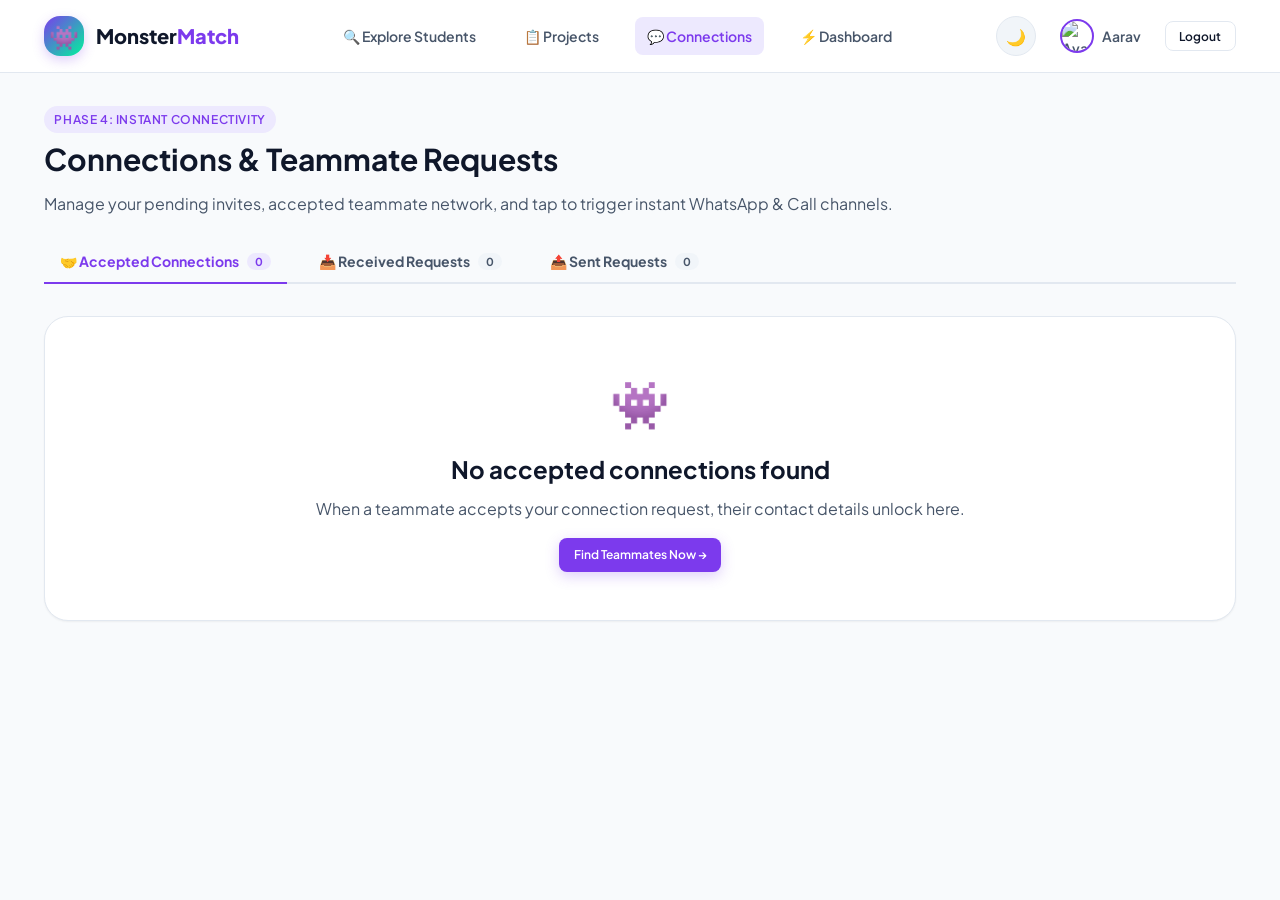
==== pages/connections.html @ e0324586 "feat: complete Phase 0 setup and core MVP features for Monster Match" ====
<!DOCTYPE html>
<html lang="en">
<head>
  <meta charset="UTF-8">
  <meta name="viewport" content="width=device-width, initial-scale=1.0">
  <title>Connections & Messages - Monster Match</title>
  
  <link rel="preconnect" href="https://fonts.googleapis.com">
  <link rel="preconnect" href="https://fonts.gstatic.com" crossorigin>
  <link href="https://fonts.googleapis.com/css2?family=Plus+Jakarta+Sans:wght@400;500;600;700;800&family=JetBrains+Mono:wght@500;600&display=swap" rel="stylesheet">
  
  <link rel="stylesheet" href="../css/variables.css">
  <link rel="stylesheet" href="../css/base.css">
  <link rel="stylesheet" href="../css/components.css">

  <style>
    .tabs-header {
      display: flex;
      gap: var(--spacing-4);
      border-bottom: 2px solid var(--border-color);
      margin-bottom: var(--spacing-8);
    }

    .tab-btn {
      padding: var(--spacing-3) var(--spacing-4);
      font-weight: 700;
      font-size: var(--font-size-sm);
      color: var(--text-secondary);
      background: none;
      border: none;
      border-bottom: 2px solid transparent;
      margin-bottom: -2px;
      cursor: pointer;
      display: flex;
      align-items: center;
      gap: var(--spacing-2);
      transition: all var(--transition-fast);
    }

    .tab-btn:hover {
      color: var(--color-primary);
    }

    .tab-btn.active {
      color: var(--color-primary);
      border-bottom-color: var(--color-primary);
    }

    .tab-counter {
      background: var(--bg-surface-subtle);
      border-radius: var(--radius-full);
      padding: 2px 8px;
      font-size: 11px;
    }

    .tab-btn.active .tab-counter {
      background: var(--color-primary-light);
      color: var(--color-primary);
    }

    .connection-row {
      background: var(--bg-surface);
      border: 1px solid var(--border-color);
      border-radius: var(--radius-xl);
      padding: var(--spacing-5);
      margin-bottom: var(--spacing-4);
      display: flex;
      align-items: center;
      justify-content: space-between;
      gap: var(--spacing-4);
      transition: all var(--transition-fast);
    }

    .connection-row:hover {
      border-color: var(--border-color-hover);
      box-shadow: var(--shadow-md);
    }

    @media (max-width: 768px) {
      .connection-row {
        flex-direction: column;
        align-items: flex-start;
      }
    }
  </style>
</head>
<body>

  <!-- Navigation Bar -->
  <header class="navbar">
    <div class="container nav-container">
      <a href="../index.html" class="nav-brand">
        <div class="brand-icon">👾</div>
        <span>Monster<span style="color: var(--color-primary);">Match</span></span>
      </a>

      <nav>
        <ul class="nav-links">
          <li><a href="explore.html" class="nav-link">🔍 Explore Students</a></li>
          <li><a href="projects.html" class="nav-link">📋 Projects</a></li>
          <li><a href="connections.html" class="nav-link active">💬 Connections</a></li>
          <li><a href="dashboard.html" class="nav-link">⚡ Dashboard</a></li>
        </ul>
      </nav>

      <div class="nav-actions">
        <button class="btn-icon-toggle theme-toggle-btn" id="theme-toggle" title="Toggle Theme">🌙</button>
      </div>
    </div>
  </header>

  <main class="container" style="padding-top: var(--spacing-8); padding-bottom: var(--spacing-16);">
    <div style="margin-bottom: var(--spacing-6);">
      <span class="badge" style="background:var(--color-primary-light); color:var(--color-primary); margin-bottom:var(--spacing-2);">
        Phase 4: Instant Connectivity
      </span>
      <h2>Connections & Teammate Requests</h2>
      <p>Manage your pending invites, accepted teammate network, and tap to trigger instant WhatsApp & Call channels.</p>
    </div>

    <!-- Tabs Navigation -->
    <div class="tabs-header">
      <button class="tab-btn active" data-tab="accepted">
        <span>🤝 Accepted Connections</span>
        <span class="tab-counter" id="count-accepted">0</span>
      </button>
      <button class="tab-btn" data-tab="received">
        <span>📥 Received Requests</span>
        <span class="tab-counter" id="count-received">0</span>
      </button>
      <button class="tab-btn" data-tab="sent">
        <span>📤 Sent Requests</span>
        <span class="tab-counter" id="count-sent">0</span>
      </button>
    </div>

    <!-- Tab Content Container -->
    <div id="connections-container">
      <!-- Populated via JS -->
    </div>
  </main>

  <script type="module">
    import { initTheme, showToast, formatWhatsAppUrl, formatTelUrl, formatDate } from '../js/utils.js';
    import { Auth } from '../js/auth.js';
    import { API, getCurrentUser } from '../js/api.js';

    initTheme();
    Auth.renderNavAuth();

    let currentTab = 'accepted';
    let allConnections = [];

    // Switch Tab Handlers
    document.querySelectorAll('.tab-btn').forEach(btn => {
      btn.addEventListener('click', () => {
        document.querySelectorAll('.tab-btn').forEach(b => b.classList.remove('active'));
        btn.classList.add('active');
        currentTab = btn.dataset.tab;
        renderList();
      });
    });

    async function loadData() {
      try {
        allConnections = await API.getConnections();
        updateCounters();
        renderList();
      } catch (err) {
        console.error(err);
        showToast('Could not load connections', 'error');
      }
    }

    function updateCounters() {
      const currentUser = getCurrentUser();
      const accepted = allConnections.filter(c => c.status === 'accepted');
      const received = allConnections.filter(c => c.receiver_id === currentUser?.id && c.status === 'pending');
      const sent = allConnections.filter(c => c.sender_id === currentUser?.id && c.status === 'pending');

      document.getElementById('count-accepted').textContent = accepted.length;
      document.getElementById('count-received').textContent = received.length;
      document.getElementById('count-sent').textContent = sent.length;
    }

    function renderList() {
      const container = document.getElementById('connections-container');
      const currentUser = getCurrentUser();

      let filtered = [];
      if (currentTab === 'accepted') {
        filtered = allConnections.filter(c => c.status === 'accepted');
      } else if (currentTab === 'received') {
        filtered = allConnections.filter(c => c.receiver_id === currentUser?.id && c.status === 'pending');
      } else if (currentTab === 'sent') {
        filtered = allConnections.filter(c => c.sender_id === currentUser?.id && c.status === 'pending');
      }

      if (filtered.length === 0) {
        container.innerHTML = `
          <div class="card" style="text-align: center; padding: var(--spacing-12);">
            <div style="font-size: 3rem; margin-bottom: var(--spacing-3);">👾</div>
            <h3>No ${currentTab} connections found</h3>
            <p style="margin-bottom: var(--spacing-4);">
              ${currentTab === 'accepted' 
                ? 'When a teammate accepts your connection request, their contact details unlock here.' 
                : currentTab === 'received' 
                ? 'No pending requests from other students at the moment.' 
                : 'You have not sent any pending connection requests.'}
            </p>
            <a href="explore.html" class="btn btn-primary btn-sm">Find Teammates Now →</a>
          </div>
        `;
        return;
      }

      container.innerHTML = filtered.map(conn => {
        const other = conn.otherUser || {};
        const otherName = other.full_name || 'Teammate';
        const otherAvatar = other.avatar_url || `https://api.dicebear.com/7.x/bottts/svg?seed=${otherName}`;
        const otherPhone = other.phone || '+919876543210';
        const otherWa = other.whatsapp_number || otherPhone;

        const waUrl = formatWhatsAppUrl(otherWa, `Hi ${otherName}! We're connected on Monster Match. Let's talk about our hackathon project!`);
        const telUrl = formatTelUrl(otherPhone);

        return `
          <div class="connection-row">
            <div class="flex items-center gap-4">
              <img src="${otherAvatar}" alt="${otherName}" style="width: 52px; height: 52px; border-radius: 50%; border: 2px solid var(--color-primary); background: var(--bg-surface-subtle);" />
              <div>
                <div class="flex items-center gap-2">
                  <h4 style="margin-bottom: 2px;">${otherName}</h4>
                  ${other.email_verified ? '<span title="Verified Student">🎓</span>' : ''}
                </div>
                <div style="font-size: var(--font-size-xs); color: var(--text-muted); margin-bottom: 4px;">
                  ${other.branch || 'CSE'} • ${other.college || 'JUET'} • Sent ${formatDate(conn.created_at)}
                </div>
                <p style="font-size: var(--font-size-sm); color: var(--text-secondary); margin-bottom: 0;">
                  "${conn.message}"
                </p>
              </div>
            </div>

            <!-- Action column -->
            <div>
              ${currentTab === 'accepted' ? `
                <div class="flex items-center gap-2 flex-wrap">
                  <a href="${waUrl}" target="_blank" rel="noopener" class="btn btn-whatsapp btn-sm" title="Open pre-filled chat in WhatsApp">
                    💬 WhatsApp Chat
                  </a>
                  <a href="${telUrl}" class="btn btn-phone btn-sm" title="Call directly via phone">
                    📞 Call
                  </a>
                  <a href="profile-view.html?id=${other.id}" class="btn btn-outline btn-sm">
                    Profile
                  </a>
                </div>
              ` : currentTab === 'received' ? `
                <div class="flex items-center gap-2">
                  <button class="btn btn-primary btn-sm accept-btn" data-id="${conn.id}" data-name="${otherName}">
                    Accept & Unlock
                  </button>
                  <button class="btn btn-outline btn-sm decline-btn" data-id="${conn.id}">
                    Decline
                  </button>
                </div>
              ` : `
                <div class="flex items-center gap-2">
                  <span class="badge badge-busy">Awaiting Response</span>
                  <button class="btn btn-outline btn-sm withdraw-btn" data-id="${conn.id}">
                    Withdraw
                  </button>
                </div>
              `}
            </div>
          </div>
        `;
      }).join('');

      // Attach button action handlers
      container.querySelectorAll('.accept-btn').forEach(btn => {
        btn.addEventListener('click', async () => {
          try {
            await API.respondConnectionRequest(btn.dataset.id, 'accepted');
            showToast(`Connected with ${btn.dataset.name}! WhatsApp and phone unlocked. 💬📞`, 'success');
            await loadData();
          } catch (e) {
            showToast(e.message, 'error');
          }
        });
      });

      container.querySelectorAll('.decline-btn').forEach(btn => {
        btn.addEventListener('click', async () => {
          try {
            await API.respondConnectionRequest(btn.dataset.id, 'declined');
            showToast('Request declined.', 'info');
            await loadData();
          } catch (e) {
            showToast(e.message, 'error');
          }
        });
      });

      container.querySelectorAll('.withdraw-btn').forEach(btn => {
        btn.addEventListener('click', async () => {
          try {
            await API.respondConnectionRequest(btn.dataset.id, 'withdrawn');
            showToast('Request withdrawn.', 'info');
            await loadData();
          } catch (e) {
            showToast(e.message, 'error');
          }
        });
      });
    }

    loadData();
  </script>
</body>
</html>
---- css/variables.css ----
/* ============================================================================
   MONSTER MATCH DESIGN SYSTEM - CSS VARIABLES & DESIGN TOKENS
   ============================================================================ */

:root {
  /* Brand Monster Palette */
  --color-primary: #7c3aed;
  --color-primary-hover: #6d28d9;
  --color-primary-light: #ede9fe;
  --color-primary-glow: rgba(124, 58, 237, 0.25);

  --color-secondary: #00f59b;
  --color-secondary-hover: #05d483;
  --color-secondary-light: #d1fae5;
  --color-secondary-glow: rgba(0, 245, 155, 0.2);

  --color-accent: #f97316;
  --color-accent-hover: #ea580c;
  --color-accent-light: #ffedd5;

  --color-info: #0284c7;
  --color-success: #10b981;
  --color-warning: #f59e0b;
  --color-danger: #ef4444;

  /* WhatsApp & Call specific brand colors */
  --color-whatsapp: #25D366;
  --color-whatsapp-hover: #1eb956;
  --color-phone: #3b82f6;
  --color-phone-hover: #2563eb;

  /* Typography */
  --font-family-base: 'Plus Jakarta Sans', -apple-system, BlinkMacSystemFont, 'Segoe UI', Roboto, Helvetica, Arial, sans-serif;
  --font-family-mono: 'JetBrains Mono', 'Fira Code', monospace;
  --font-size-xs: 0.75rem;     /* 12px */
  --font-size-sm: 0.875rem;    /* 14px */
  --font-size-base: 1rem;      /* 16px */
  --font-size-lg: 1.125rem;    /* 18px */
  --font-size-xl: 1.25rem;     /* 20px */
  --font-size-2xl: 1.5rem;     /* 24px */
  --font-size-3xl: 1.875rem;   /* 30px */
  --font-size-4xl: 2.25rem;    /* 36px */
  --font-size-5xl: 3rem;       /* 48px */

  /* Spacing */
  --spacing-1: 0.25rem;
  --spacing-2: 0.5rem;
  --spacing-3: 0.75rem;
  --spacing-4: 1rem;
  --spacing-5: 1.25rem;
  --spacing-6: 1.5rem;
  --spacing-8: 2rem;
  --spacing-10: 2.5rem;
  --spacing-12: 3rem;
  --spacing-16: 4rem;

  /* Radii */
  --radius-sm: 0.375rem;
  --radius-md: 0.5rem;
  --radius-lg: 0.75rem;
  --radius-xl: 1rem;
  --radius-2xl: 1.5rem;
  --radius-full: 9999px;

  /* Transitions */
  --transition-fast: 0.15s ease;
  --transition-normal: 0.25s ease;
  --transition-slow: 0.4s ease;

  /* Light Theme (Default) */
  --bg-page: #f8fafc;
  --bg-surface: #ffffff;
  --bg-surface-elevated: #ffffff;
  --bg-surface-subtle: #f1f5f9;
  --bg-input: #ffffff;
  --border-color: #e2e8f0;
  --border-color-hover: #cbd5e1;
  --border-color-focus: #7c3aed;

  --text-primary: #0f172a;
  --text-secondary: #475569;
  --text-muted: #94a3b8;
  --text-inverse: #ffffff;

  --shadow-sm: 0 1px 2px 0 rgba(0, 0, 0, 0.05);
  --shadow-md: 0 4px 6px -1px rgba(0, 0, 0, 0.07), 0 2px 4px -1px rgba(0, 0, 0, 0.04);
  --shadow-lg: 0 10px 15px -3px rgba(0, 0, 0, 0.08), 0 4px 6px -2px rgba(0, 0, 0, 0.04);
  --shadow-xl: 0 20px 25px -5px rgba(0, 0, 0, 0.1), 0 10px 10px -5px rgba(0, 0, 0, 0.04);
  --shadow-glow: 0 0 25px rgba(124, 58, 237, 0.2);
}

/* Dark Theme */
[data-theme="dark"] {
  --bg-page: #0b0f19;
  --bg-surface: #111827;
  --bg-surface-elevated: #1f2937;
  --bg-surface-subtle: #1e293b;
  --bg-input: #1a2234;
  --border-color: #2e384d;
  --border-color-hover: #475569;
  --border-color-focus: #a78bfa;

  --text-primary: #f8fafc;
  --text-secondary: #cbd5e1;
  --text-muted: #64748b;
  --text-inverse: #0f172a;

  --color-primary-light: rgba(124, 58, 237, 0.2);
  --color-secondary-light: rgba(0, 245, 155, 0.15);
  --color-accent-light: rgba(249, 115, 22, 0.15);

  --shadow-sm: 0 1px 2px 0 rgba(0, 0, 0, 0.3);
  --shadow-md: 0 4px 6px -1px rgba(0, 0, 0, 0.4);
  --shadow-lg: 0 10px 15px -3px rgba(0, 0, 0, 0.5);
  --shadow-xl: 0 20px 25px -5px rgba(0, 0, 0, 0.6);
  --shadow-glow: 0 0 30px rgba(124, 58, 237, 0.35);
}
---- css/base.css ----
/* ============================================================================
   MONSTER MATCH BASE STYLES & RESET
   ============================================================================ */

*, *::before, *::after {
  box-sizing: border-box;
  margin: 0;
  padding: 0;
}

html {
  font-size: 16px;
  scroll-behavior: smooth;
  -webkit-font-smoothing: antialiased;
  -moz-osx-font-smoothing: grayscale;
}

body {
  font-family: var(--font-family-base);
  font-size: var(--font-size-base);
  line-height: 1.6;
  color: var(--text-primary);
  background-color: var(--bg-page);
  min-height: 100vh;
  display: flex;
  flex-direction: column;
  transition: background-color var(--transition-normal), color var(--transition-normal);
}

a {
  color: var(--color-primary);
  text-decoration: none;
  transition: color var(--transition-fast);
}

a:hover {
  color: var(--color-primary-hover);
}

img, svg {
  display: block;
  max-width: 100%;
}

button, input, select, textarea {
  font-family: inherit;
  font-size: inherit;
}

/* Headings */
h1, h2, h3, h4, h5, h6 {
  color: var(--text-primary);
  font-weight: 700;
  line-height: 1.25;
  margin-bottom: var(--spacing-3);
}

h1 { font-size: var(--font-size-4xl); }
h2 { font-size: var(--font-size-3xl); }
h3 { font-size: var(--font-size-2xl); }
h4 { font-size: var(--font-size-xl); }
h5 { font-size: var(--font-size-lg); }
h6 { font-size: var(--font-size-base); }

p {
  margin-bottom: var(--spacing-4);
  color: var(--text-secondary);
}

/* Container */
.container {
  width: 100%;
  max-width: 1240px;
  margin-left: auto;
  margin-right: auto;
  padding-left: var(--spacing-6);
  padding-right: var(--spacing-6);
}

.container-narrow {
  max-width: 840px;
}

/* Layout Utilities */
.flex { display: flex; }
.flex-col { flex-direction: column; }
.items-center { align-items: center; }
.justify-between { justify-content: space-between; }
.justify-center { justify-content: center; }
.justify-end { justify-content: flex-end; }
.flex-wrap { flex-wrap: wrap; }
.flex-1 { flex: 1 1 0%; }
.gap-1 { gap: var(--spacing-1); }
.gap-2 { gap: var(--spacing-2); }
.gap-3 { gap: var(--spacing-3); }
.gap-4 { gap: var(--spacing-4); }
.gap-6 { gap: var(--spacing-6); }
.gap-8 { gap: var(--spacing-8); }

.grid { display: grid; }
.grid-cols-1 { grid-template-columns: repeat(1, minmax(0, 1fr)); }
.grid-cols-2 { grid-template-columns: repeat(2, minmax(0, 1fr)); }
.grid-cols-3 { grid-template-columns: repeat(3, minmax(0, 1fr)); }
.grid-cols-4 { grid-template-columns: repeat(4, minmax(0, 1fr)); }

@media (max-width: 1024px) {
  .grid-cols-4 { grid-template-columns: repeat(2, minmax(0, 1fr)); }
  .grid-cols-3 { grid-template-columns: repeat(2, minmax(0, 1fr)); }
}

@media (max-width: 640px) {
  .grid-cols-4, .grid-cols-3, .grid-cols-2 { grid-template-columns: 1fr; }
  .container { padding-left: var(--spacing-4); padding-right: var(--spacing-4); }
}

/* Monster Gradient Text */
.gradient-text {
  background: linear-gradient(135deg, var(--color-primary) 0%, #a855f7 50%, var(--color-secondary) 100%);
  -webkit-background-clip: text;
  -webkit-text-fill-color: transparent;
  display: inline-block;
}

/* Animations */
@keyframes float {
  0%, 100% { transform: translateY(0px) rotate(0deg); }
  50% { transform: translateY(-8px) rotate(2deg); }
}

@keyframes pulseGlow {
  0%, 100% { box-shadow: 0 0 15px rgba(124, 58, 237, 0.3); }
  50% { box-shadow: 0 0 30px rgba(0, 245, 155, 0.5); }
}

.float-anim {
  animation: float 4s ease-in-out infinite;
}

/* Toast Notifications */
#toast-container {
  position: fixed;
  bottom: var(--spacing-6);
  right: var(--spacing-6);
  z-index: 9999;
  display: flex;
  flex-direction: column;
  gap: var(--spacing-3);
  pointer-events: none;
}

.toast {
  pointer-events: auto;
  min-width: 280px;
  max-width: 400px;
  padding: var(--spacing-3) var(--spacing-4);
  background: var(--bg-surface-elevated);
  color: var(--text-primary);
  border-radius: var(--radius-lg);
  border-left: 4px solid var(--color-primary);
  box-shadow: var(--shadow-xl);
  font-size: var(--font-size-sm);
  display: flex;
  align-items: center;
  gap: var(--spacing-3);
  animation: slideIn 0.3s ease-out;
  transition: all var(--transition-normal);
}

.toast.toast-success { border-left-color: var(--color-success); }
.toast.toast-error { border-left-color: var(--color-danger); }
.toast.toast-info { border-left-color: var(--color-info); }
.toast.toast-warning { border-left-color: var(--color-warning); }

@keyframes slideIn {
  from { opacity: 0; transform: translateX(50px); }
  to { opacity: 1; transform: translateX(0); }
}
---- css/components.css ----
/* ============================================================================
   MONSTER MATCH REUSABLE UI COMPONENTS
   ============================================================================ */

/* --- Navigation Bar --- */
.navbar {
  position: sticky;
  top: 0;
  z-index: 1000;
  background-color: var(--bg-surface);
  border-bottom: 1px solid var(--border-color);
  backdrop-filter: blur(12px);
  -webkit-backdrop-filter: blur(12px);
  background-color: rgba(255, 255, 255, 0.9);
  transition: all var(--transition-normal);
}

[data-theme="dark"] .navbar {
  background-color: rgba(17, 24, 39, 0.9);
}

.nav-container {
  display: flex;
  align-items: center;
  justify-content: space-between;
  height: 72px;
}

.nav-brand {
  display: flex;
  align-items: center;
  gap: var(--spacing-3);
  font-size: var(--font-size-xl);
  font-weight: 800;
  color: var(--text-primary);
}

.brand-icon {
  width: 40px;
  height: 40px;
  background: linear-gradient(135deg, var(--color-primary), var(--color-secondary));
  border-radius: var(--radius-xl);
  display: flex;
  align-items: center;
  justify-content: center;
  font-size: 24px;
  box-shadow: 0 4px 12px var(--color-primary-glow);
}

.nav-links {
  display: flex;
  align-items: center;
  gap: var(--spacing-6);
  list-style: none;
}

.nav-link {
  font-weight: 600;
  font-size: var(--font-size-sm);
  color: var(--text-secondary);
  padding: var(--spacing-2) var(--spacing-3);
  border-radius: var(--radius-md);
  transition: all var(--transition-fast);
  display: flex;
  align-items: center;
  gap: var(--spacing-2);
}

.nav-link:hover, .nav-link.active {
  color: var(--color-primary);
  background-color: var(--color-primary-light);
}

.nav-actions {
  display: flex;
  align-items: center;
  gap: var(--spacing-3);
}

/* Theme Toggle Button */
.btn-icon-toggle {
  background: var(--bg-surface-subtle);
  border: 1px solid var(--border-color);
  color: var(--text-secondary);
  width: 40px;
  height: 40px;
  border-radius: var(--radius-full);
  display: flex;
  align-items: center;
  justify-content: center;
  cursor: pointer;
  transition: all var(--transition-fast);
}

.btn-icon-toggle:hover {
  color: var(--color-primary);
  border-color: var(--color-primary);
  transform: scale(1.05);
}

/* --- Buttons --- */
.btn {
  display: inline-flex;
  align-items: center;
  justify-content: center;
  gap: var(--spacing-2);
  padding: 0.65rem 1.25rem;
  font-weight: 600;
  font-size: var(--font-size-sm);
  border-radius: var(--radius-lg);
  border: 1px solid transparent;
  cursor: pointer;
  text-align: center;
  transition: all var(--transition-fast);
  white-space: nowrap;
  user-select: none;
}

.btn:active {
  transform: translateY(1px);
}

.btn-primary {
  background-color: var(--color-primary);
  color: #ffffff;
  box-shadow: 0 4px 14px var(--color-primary-glow);
}

.btn-primary:hover {
  background-color: var(--color-primary-hover);
  color: #ffffff;
  box-shadow: 0 6px 20px var(--color-primary-glow);
  transform: translateY(-1px);
}

.btn-secondary {
  background-color: var(--color-secondary);
  color: #064e3b;
  font-weight: 700;
}

.btn-secondary:hover {
  background-color: var(--color-secondary-hover);
  transform: translateY(-1px);
}

.btn-outline {
  background-color: transparent;
  border-color: var(--border-color);
  color: var(--text-primary);
}

.btn-outline:hover {
  border-color: var(--color-primary);
  color: var(--color-primary);
  background-color: var(--color-primary-light);
}

.btn-whatsapp {
  background-color: var(--color-whatsapp);
  color: #ffffff;
  box-shadow: 0 4px 12px rgba(37, 211, 102, 0.3);
}

.btn-whatsapp:hover {
  background-color: var(--color-whatsapp-hover);
  color: #ffffff;
  transform: translateY(-1px);
}

.btn-phone {
  background-color: var(--color-phone);
  color: #ffffff;
  box-shadow: 0 4px 12px rgba(59, 130, 246, 0.3);
}

.btn-phone:hover {
  background-color: var(--color-phone-hover);
  color: #ffffff;
  transform: translateY(-1px);
}

.btn-sm {
  padding: 0.4rem 0.85rem;
  font-size: var(--font-size-xs);
  border-radius: var(--radius-md);
}

.btn-lg {
  padding: 0.85rem 1.75rem;
  font-size: var(--font-size-base);
  border-radius: var(--radius-xl);
}

/* --- Cards --- */
.card {
  background-color: var(--bg-surface);
  border: 1px solid var(--border-color);
  border-radius: var(--radius-2xl);
  padding: var(--spacing-6);
  box-shadow: var(--shadow-sm);
  transition: all var(--transition-normal);
  position: relative;
  overflow: hidden;
}

.card-hover:hover {
  transform: translateY(-4px);
  border-color: var(--border-color-hover);
  box-shadow: var(--shadow-xl);
}

/* --- Chips & Badges --- */
.badge {
  display: inline-flex;
  align-items: center;
  gap: var(--spacing-1);
  padding: 0.25rem 0.65rem;
  border-radius: var(--radius-full);
  font-size: var(--font-size-xs);
  font-weight: 600;
  text-transform: uppercase;
  letter-spacing: 0.05em;
}

.badge-open {
  background-color: rgba(16, 185, 129, 0.15);
  color: #10b981;
}

.badge-busy {
  background-color: rgba(245, 158, 11, 0.15);
  color: #f59e0b;
}

.badge-teamed {
  background-color: rgba(100, 116, 139, 0.15);
  color: #64748b;
}

.chip {
  display: inline-flex;
  align-items: center;
  gap: var(--spacing-1);
  padding: 0.35rem 0.75rem;
  border-radius: var(--radius-lg);
  font-size: var(--font-size-xs);
  font-weight: 600;
  background-color: var(--bg-surface-subtle);
  color: var(--text-secondary);
  border: 1px solid var(--border-color);
  transition: all var(--transition-fast);
}

.chip-beginner {
  border-color: #93c5fd;
  color: #1e40af;
  background-color: #eff6ff;
}

.chip-intermediate {
  border-color: #c4b5fd;
  color: #5b21b6;
  background-color: #f5f3ff;
}

.chip-advanced {
  border-color: #6ee7b7;
  color: #065f46;
  background-color: #ecfdf5;
}

[data-theme="dark"] .chip-beginner {
  background-color: rgba(59, 130, 246, 0.15);
  color: #93c5fd;
  border-color: rgba(59, 130, 246, 0.3);
}

[data-theme="dark"] .chip-intermediate {
  background-color: rgba(139, 92, 246, 0.15);
  color: #c4b5fd;
  border-color: rgba(139, 92, 246, 0.3);
}

[data-theme="dark"] .chip-advanced {
  background-color: rgba(16, 185, 129, 0.15);
  color: #6ee7b7;
  border-color: rgba(16, 185, 129, 0.3);
}

/* Match Score Pill */
.match-score {
  display: inline-flex;
  align-items: center;
  gap: 4px;
  padding: 0.25rem 0.65rem;
  border-radius: var(--radius-full);
  font-weight: 700;
  font-size: var(--font-size-xs);
  background: linear-gradient(135deg, var(--color-primary), var(--color-secondary));
  color: #ffffff;
  box-shadow: 0 2px 8px rgba(0, 245, 155, 0.25);
}

/* --- Form Controls --- */
.form-group {
  display: flex;
  flex-direction: column;
  gap: var(--spacing-2);
  margin-bottom: var(--spacing-4);
}

.form-label {
  font-size: var(--font-size-sm);
  font-weight: 600;
  color: var(--text-primary);
}

.input, .select, .textarea {
  width: 100%;
  padding: 0.75rem 1rem;
  background-color: var(--bg-input);
  border: 1px solid var(--border-color);
  border-radius: var(--radius-lg);
  color: var(--text-primary);
  transition: all var(--transition-fast);
  outline: none;
}

.input:focus, .select:focus, .textarea:focus {
  border-color: var(--color-primary);
  box-shadow: 0 0 0 3px var(--color-primary-glow);
}

.input::placeholder, .textarea::placeholder {
  color: var(--text-muted);
}

/* Search bar with icon */
.search-wrapper {
  position: relative;
  display: flex;
  align-items: center;
  width: 100%;
}

.search-icon {
  position: absolute;
  left: 1rem;
  color: var(--text-muted);
  pointer-events: none;
}

.search-input {
  padding-left: 2.75rem;
  padding-right: 2.5rem;
}

.search-clear {
  position: absolute;
  right: 0.75rem;
  background: none;
  border: none;
  color: var(--text-muted);
  cursor: pointer;
  padding: 4px;
}

/* --- Modals --- */
.modal-overlay {
  position: fixed;
  top: 0;
  left: 0;
  right: 0;
  bottom: 0;
  background-color: rgba(0, 0, 0, 0.6);
  backdrop-filter: blur(4px);
  z-index: 2000;
  display: flex;
  align-items: center;
  justify-content: center;
  padding: var(--spacing-4);
  opacity: 0;
  pointer-events: none;
  transition: opacity var(--transition-normal);
}

.modal-overlay.active {
  opacity: 1;
  pointer-events: auto;
}

.modal-container {
  background-color: var(--bg-surface);
  border: 1px solid var(--border-color);
  border-radius: var(--radius-2xl);
  width: 100%;
  max-width: 520px;
  box-shadow: var(--shadow-xl);
  overflow: hidden;
  transform: scale(0.95);
  transition: transform var(--transition-normal);
}

.modal-overlay.active .modal-container {
  transform: scale(1);
}

.modal-header {
  padding: var(--spacing-5) var(--spacing-6);
  border-bottom: 1px solid var(--border-color);
  display: flex;
  align-items: center;
  justify-content: space-between;
}

.modal-body {
  padding: var(--spacing-6);
  max-height: 75vh;
  overflow-y: auto;
}

.modal-footer {
  padding: var(--spacing-4) var(--spacing-6);
  border-top: 1px solid var(--border-color);
  background-color: var(--bg-surface-subtle);
  display: flex;
  justify-content: flex-end;
  gap: var(--spacing-3);
}

/* Completeness Meter */
.progress-bar-bg {
  width: 100%;
  height: 8px;
  background-color: var(--border-color);
  border-radius: var(--radius-full);
  overflow: hidden;
}

.progress-bar-fill {
  height: 100%;
  background: linear-gradient(90deg, var(--color-primary), var(--color-secondary));
  border-radius: var(--radius-full);
  transition: width 0.5s ease-out;
}
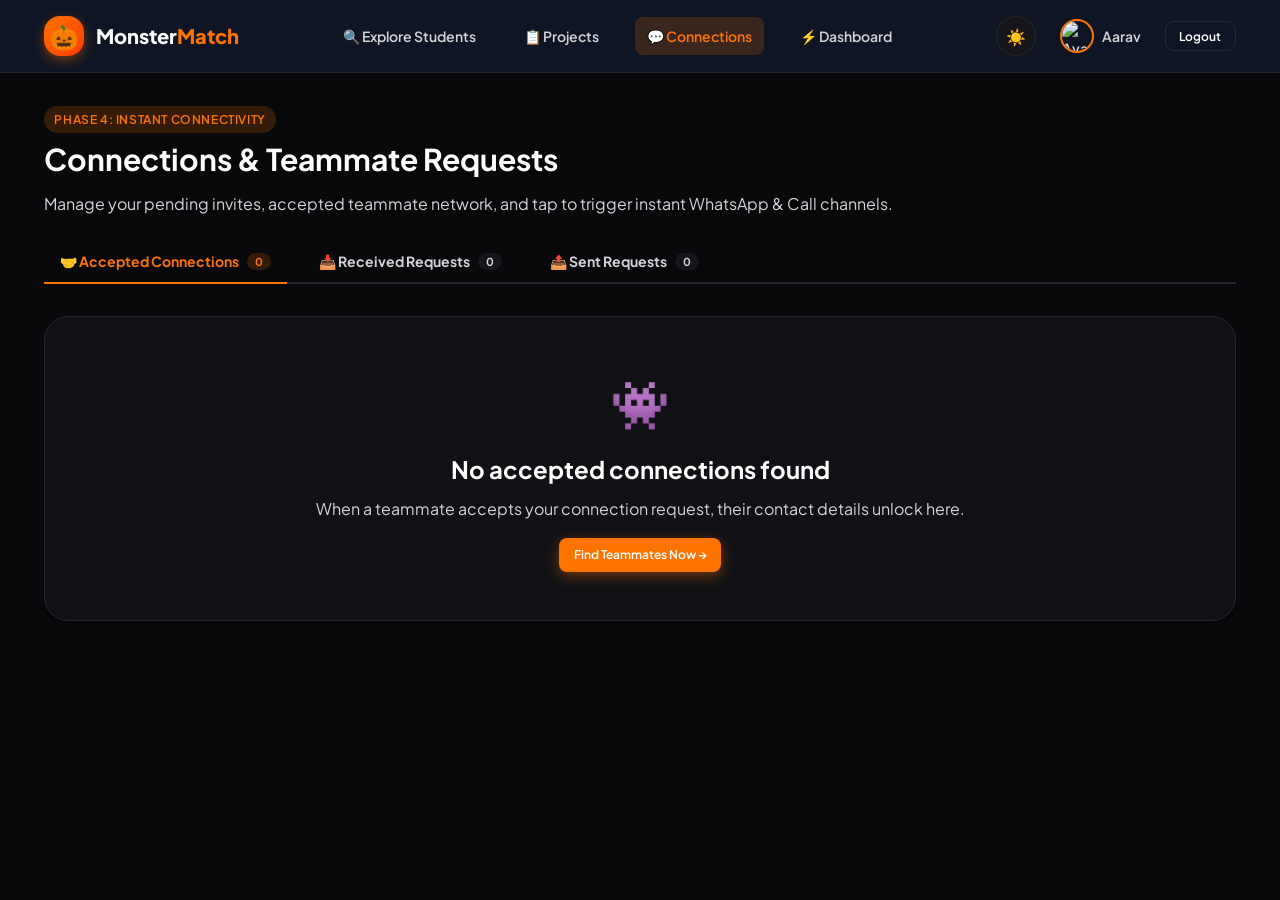
==== commit 8783194c: "style: apply Halloween Obsidian Black & Jack-o-Lantern Orange theme" ====
--- a/pages/connections.html
+++ b/pages/connections.html
@@ -90,7 +90,7 @@
   <header class="navbar">
     <div class="container nav-container">
       <a href="../index.html" class="nav-brand">
-        <div class="brand-icon">👾</div>
+        <div class="brand-icon">🎃</div>
         <span>Monster<span style="color: var(--color-primary);">Match</span></span>
       </a>
 
--- a/css/variables.css
+++ b/css/variables.css
@@ -1,46 +1,50 @@
 /* ============================================================================
-   MONSTER MATCH DESIGN SYSTEM - CSS VARIABLES & DESIGN TOKENS
+   MONSTER MATCH - HALLOWEEN SPOOKY BLACK & ORANGE THEME
    ============================================================================ */
 
 :root {
-  /* Brand Monster Palette */
-  --color-primary: #7c3aed;
-  --color-primary-hover: #6d28d9;
-  --color-primary-light: #ede9fe;
-  --color-primary-glow: rgba(124, 58, 237, 0.25);
+  /* Halloween Jack-o'-Lantern Orange Palette */
+  --color-primary: #ff7300;           /* Vibrant Pumpkin Orange */
+  --color-primary-hover: #ff8c26;     /* Bright Fire Glow */
+  --color-primary-dark: #cc5200;      /* Dark Roasted Pumpkin */
+  --color-primary-light: rgba(255, 115, 0, 0.15);
+  --color-primary-glow: rgba(255, 115, 0, 0.4);
 
-  --color-secondary: #00f59b;
-  --color-secondary-hover: #05d483;
-  --color-secondary-light: #d1fae5;
-  --color-secondary-glow: rgba(0, 245, 155, 0.2);
+  --color-secondary: #ff3b00;         /* Hellfire Blood Orange */
+  --color-secondary-hover: #e03400;
+  --color-secondary-light: rgba(255, 59, 0, 0.15);
+  --color-secondary-glow: rgba(255, 59, 0, 0.35);
 
-  --color-accent: #f97316;
-  --color-accent-hover: #ea580c;
-  --color-accent-light: #ffedd5;
+  --color-slime: #10b981;             /* Ghostly Monster Slime Green */
+  --color-slime-glow: rgba(16, 185, 129, 0.3);
 
-  --color-info: #0284c7;
-  --color-success: #10b981;
+  --color-accent: #ffa600;            /* Warm Candle Flame */
+  --color-accent-hover: #ffb833;
+  --color-accent-light: rgba(255, 166, 0, 0.15);
+
+  --color-info: #38bdf8;
+  --color-success: #22c55e;
   --color-warning: #f59e0b;
   --color-danger: #ef4444;
 
   /* WhatsApp & Call specific brand colors */
   --color-whatsapp: #25D366;
   --color-whatsapp-hover: #1eb956;
-  --color-phone: #3b82f6;
-  --color-phone-hover: #2563eb;
+  --color-phone: #ff7300;
+  --color-phone-hover: #ff8c26;
 
   /* Typography */
-  --font-family-base: 'Plus Jakarta Sans', -apple-system, BlinkMacSystemFont, 'Segoe UI', Roboto, Helvetica, Arial, sans-serif;
+  --font-family-base: 'Plus Jakarta Sans', -apple-system, BlinkMacSystemFont, 'Segoe UI', Roboto, sans-serif;
   --font-family-mono: 'JetBrains Mono', 'Fira Code', monospace;
-  --font-size-xs: 0.75rem;     /* 12px */
-  --font-size-sm: 0.875rem;    /* 14px */
-  --font-size-base: 1rem;      /* 16px */
-  --font-size-lg: 1.125rem;    /* 18px */
-  --font-size-xl: 1.25rem;     /* 20px */
-  --font-size-2xl: 1.5rem;     /* 24px */
-  --font-size-3xl: 1.875rem;   /* 30px */
-  --font-size-4xl: 2.25rem;    /* 36px */
-  --font-size-5xl: 3rem;       /* 48px */
+  --font-size-xs: 0.75rem;
+  --font-size-sm: 0.875rem;
+  --font-size-base: 1rem;
+  --font-size-lg: 1.125rem;
+  --font-size-xl: 1.25rem;
+  --font-size-2xl: 1.5rem;
+  --font-size-3xl: 1.875rem;
+  --font-size-4xl: 2.25rem;
+  --font-size-5xl: 3rem;
 
   /* Spacing */
   --spacing-1: 0.25rem;
@@ -67,51 +71,75 @@
   --transition-normal: 0.25s ease;
   --transition-slow: 0.4s ease;
 
-  /* Light Theme (Default) */
-  --bg-page: #f8fafc;
+  /* Default Theme: Spooky Obsidian Black & Pumpkin Orange */
+  --bg-page: #0a0a0c;                 /* Void Black */
+  --bg-surface: #121216;              /* Charcoal Obsidian */
+  --bg-surface-elevated: #1a1a20;     /* Crypt Surface */
+  --bg-surface-subtle: #16161b;       /* Subtle Dark */
+  --bg-input: #101014;
+  --border-color: #27272e;
+  --border-color-hover: #ff7300;
+  --border-color-focus: #ff8c26;
+
+  --text-primary: #fdfdfd;
+  --text-secondary: #d4d4d8;
+  --text-muted: #71717a;
+  --text-inverse: #0a0a0c;
+
+  --shadow-sm: 0 1px 2px 0 rgba(0, 0, 0, 0.5);
+  --shadow-md: 0 4px 6px -1px rgba(0, 0, 0, 0.6);
+  --shadow-lg: 0 10px 15px -3px rgba(0, 0, 0, 0.7);
+  --shadow-xl: 0 20px 25px -5px rgba(0, 0, 0, 0.8);
+  --shadow-glow: 0 0 25px rgba(255, 115, 0, 0.35);
+}
+
+/* Dark Theme explicit (Matching the Spooky Halloween Palette) */
+[data-theme="dark"] {
+  --bg-page: #08080a;
+  --bg-surface: #111115;
+  --bg-surface-elevated: #18181f;
+  --bg-surface-subtle: #15151a;
+  --bg-input: #0e0e12;
+  --border-color: #26262e;
+  --border-color-hover: #ff7300;
+  --border-color-focus: #ff8c26;
+
+  --text-primary: #ffffff;
+  --text-secondary: #d4d4d8;
+  --text-muted: #71717a;
+  --text-inverse: #08080a;
+
+  --color-primary-light: rgba(255, 115, 0, 0.18);
+  --color-secondary-light: rgba(255, 59, 0, 0.18);
+  --color-accent-light: rgba(255, 166, 0, 0.18);
+
+  --shadow-glow: 0 0 30px rgba(255, 115, 0, 0.4);
+}
+
+/* Light Mode (Halloween Autumn Sunset variant) */
+[data-theme="light"] {
+  --bg-page: #fbf9f5;
   --bg-surface: #ffffff;
   --bg-surface-elevated: #ffffff;
-  --bg-surface-subtle: #f1f5f9;
+  --bg-surface-subtle: #f4ede4;
   --bg-input: #ffffff;
-  --border-color: #e2e8f0;
-  --border-color-hover: #cbd5e1;
-  --border-color-focus: #7c3aed;
+  --border-color: #e5ded3;
+  --border-color-hover: #ff7300;
+  --border-color-focus: #ff7300;
 
-  --text-primary: #0f172a;
-  --text-secondary: #475569;
-  --text-muted: #94a3b8;
+  --text-primary: #121214;
+  --text-secondary: #4a4a52;
+  --text-muted: #888892;
   --text-inverse: #ffffff;
 
+  --color-primary: #ea580c;
+  --color-primary-hover: #c2410c;
+  --color-primary-light: #ffedd5;
+  --color-primary-glow: rgba(234, 88, 12, 0.25);
+
   --shadow-sm: 0 1px 2px 0 rgba(0, 0, 0, 0.05);
-  --shadow-md: 0 4px 6px -1px rgba(0, 0, 0, 0.07), 0 2px 4px -1px rgba(0, 0, 0, 0.04);
-  --shadow-lg: 0 10px 15px -3px rgba(0, 0, 0, 0.08), 0 4px 6px -2px rgba(0, 0, 0, 0.04);
-  --shadow-xl: 0 20px 25px -5px rgba(0, 0, 0, 0.1), 0 10px 10px -5px rgba(0, 0, 0, 0.04);
-  --shadow-glow: 0 0 25px rgba(124, 58, 237, 0.2);
+  --shadow-md: 0 4px 6px -1px rgba(0, 0, 0, 0.08);
+  --shadow-lg: 0 10px 15px -3px rgba(0, 0, 0, 0.1);
+  --shadow-xl: 0 20px 25px -5px rgba(0, 0, 0, 0.12);
+  --shadow-glow: 0 0 25px rgba(234, 88, 12, 0.25);
 }
-
-/* Dark Theme */
-[data-theme="dark"] {
-  --bg-page: #0b0f19;
-  --bg-surface: #111827;
-  --bg-surface-elevated: #1f2937;
-  --bg-surface-subtle: #1e293b;
-  --bg-input: #1a2234;
-  --border-color: #2e384d;
-  --border-color-hover: #475569;
-  --border-color-focus: #a78bfa;
-
-  --text-primary: #f8fafc;
-  --text-secondary: #cbd5e1;
-  --text-muted: #64748b;
-  --text-inverse: #0f172a;
-
-  --color-primary-light: rgba(124, 58, 237, 0.2);
-  --color-secondary-light: rgba(0, 245, 155, 0.15);
-  --color-accent-light: rgba(249, 115, 22, 0.15);
-
-  --shadow-sm: 0 1px 2px 0 rgba(0, 0, 0, 0.3);
-  --shadow-md: 0 4px 6px -1px rgba(0, 0, 0, 0.4);
-  --shadow-lg: 0 10px 15px -3px rgba(0, 0, 0, 0.5);
-  --shadow-xl: 0 20px 25px -5px rgba(0, 0, 0, 0.6);
-  --shadow-glow: 0 0 30px rgba(124, 58, 237, 0.35);
-}
--- a/css/base.css
+++ b/css/base.css
@@ -115,10 +115,11 @@
 
 /* Monster Gradient Text */
 .gradient-text {
-  background: linear-gradient(135deg, var(--color-primary) 0%, #a855f7 50%, var(--color-secondary) 100%);
+  background: linear-gradient(135deg, #ffaa00 0%, #ff6a00 50%, #ff2a00 100%);
   -webkit-background-clip: text;
   -webkit-text-fill-color: transparent;
   display: inline-block;
+  text-shadow: 0 0 20px rgba(255, 106, 0, 0.2);
 }
 
 /* Animations */
@@ -128,8 +129,8 @@
 }
 
 @keyframes pulseGlow {
-  0%, 100% { box-shadow: 0 0 15px rgba(124, 58, 237, 0.3); }
-  50% { box-shadow: 0 0 30px rgba(0, 245, 155, 0.5); }
+  0%, 100% { box-shadow: 0 0 15px rgba(255, 115, 0, 0.4); }
+  50% { box-shadow: 0 0 35px rgba(255, 59, 0, 0.65); }
 }
 
 .float-anim {
--- a/css/components.css
+++ b/css/components.css
@@ -206,8 +206,8 @@
 
 .card-hover:hover {
   transform: translateY(-4px);
-  border-color: var(--border-color-hover);
-  box-shadow: var(--shadow-xl);
+  border-color: rgba(255, 115, 0, 0.65);
+  box-shadow: 0 12px 30px -5px rgba(0, 0, 0, 0.8), 0 0 20px rgba(255, 115, 0, 0.25);
 }
 
 /* --- Chips & Badges --- */
@@ -253,39 +253,39 @@
 }
 
 .chip-beginner {
-  border-color: #93c5fd;
-  color: #1e40af;
-  background-color: #eff6ff;
+  border-color: rgba(255, 180, 50, 0.4);
+  color: #ffb833;
+  background-color: rgba(255, 184, 51, 0.1);
 }
 
 .chip-intermediate {
-  border-color: #c4b5fd;
-  color: #5b21b6;
-  background-color: #f5f3ff;
+  border-color: rgba(255, 115, 0, 0.5);
+  color: #ff8c26;
+  background-color: rgba(255, 115, 0, 0.15);
 }
 
 .chip-advanced {
-  border-color: #6ee7b7;
-  color: #065f46;
-  background-color: #ecfdf5;
+  border-color: rgba(16, 185, 129, 0.5);
+  color: #34d399;
+  background-color: rgba(16, 185, 129, 0.15);
 }
 
 [data-theme="dark"] .chip-beginner {
-  background-color: rgba(59, 130, 246, 0.15);
-  color: #93c5fd;
-  border-color: rgba(59, 130, 246, 0.3);
+  background-color: rgba(255, 184, 51, 0.12);
+  color: #ffc466;
+  border-color: rgba(255, 184, 51, 0.35);
 }
 
 [data-theme="dark"] .chip-intermediate {
-  background-color: rgba(139, 92, 246, 0.15);
-  color: #c4b5fd;
-  border-color: rgba(139, 92, 246, 0.3);
+  background-color: rgba(255, 115, 0, 0.18);
+  color: #ffa14d;
+  border-color: rgba(255, 115, 0, 0.45);
 }
 
 [data-theme="dark"] .chip-advanced {
   background-color: rgba(16, 185, 129, 0.15);
-  color: #6ee7b7;
-  border-color: rgba(16, 185, 129, 0.3);
+  color: #34d399;
+  border-color: rgba(16, 185, 129, 0.35);
 }
 
 /* Match Score Pill */
@@ -297,9 +297,9 @@
   border-radius: var(--radius-full);
   font-weight: 700;
   font-size: var(--font-size-xs);
-  background: linear-gradient(135deg, var(--color-primary), var(--color-secondary));
-  color: #ffffff;
-  box-shadow: 0 2px 8px rgba(0, 245, 155, 0.25);
+  background: linear-gradient(135deg, #ff8c00, #ff3b00);
+  color: #ffffff;
+  box-shadow: 0 2px 10px rgba(255, 115, 0, 0.45);
 }
 
 /* --- Form Controls --- */
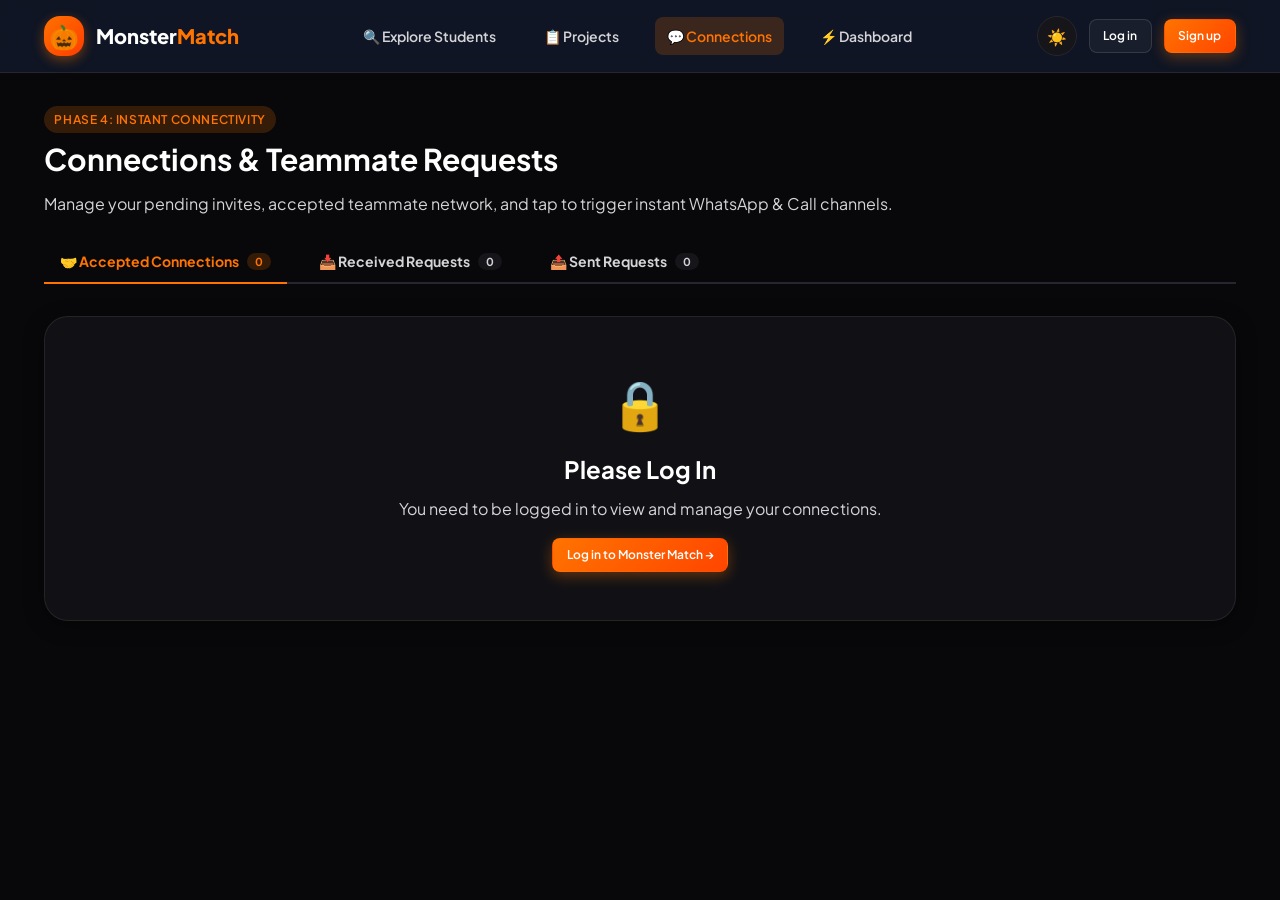
==== commit 562af2bc: "fix(auth): fix logout session persistence and add 6 demo student personas with 1-click login buttons" ====
--- a/pages/connections.html
+++ b/pages/connections.html
@@ -186,6 +186,18 @@
     function renderList() {
       const container = document.getElementById('connections-container');
       const currentUser = getCurrentUser();
+
+      if (!currentUser) {
+        container.innerHTML = `
+          <div class="card" style="text-align: center; padding: var(--spacing-12);">
+            <div style="font-size: 3rem; margin-bottom: var(--spacing-3);">🔒</div>
+            <h3>Please Log In</h3>
+            <p style="margin-bottom: var(--spacing-4);">You need to be logged in to view and manage your connections.</p>
+            <a href="login.html" class="btn btn-primary btn-sm">Log in to Monster Match →</a>
+          </div>
+        `;
+        return;
+      }
 
       let filtered = [];
       if (currentTab === 'accepted') {
--- a/css/base.css
+++ b/css/base.css
@@ -13,6 +13,26 @@
   scroll-behavior: smooth;
   -webkit-font-smoothing: antialiased;
   -moz-osx-font-smoothing: grayscale;
+}
+
+/* Custom Sleek Dark Scrollbar */
+::-webkit-scrollbar {
+  width: 8px;
+  height: 8px;
+}
+
+::-webkit-scrollbar-track {
+  background: var(--bg-page);
+}
+
+::-webkit-scrollbar-thumb {
+  background: rgba(255, 255, 255, 0.15);
+  border-radius: 99px;
+  border: 2px solid var(--bg-page);
+}
+
+::-webkit-scrollbar-thumb:hover {
+  background: var(--color-primary);
 }
 
 body {
--- a/css/components.css
+++ b/css/components.css
@@ -121,15 +121,15 @@
 }
 
 .btn-primary {
-  background-color: var(--color-primary);
-  color: #ffffff;
-  box-shadow: 0 4px 14px var(--color-primary-glow);
+  background: linear-gradient(135deg, #ff7300, #ff4500);
+  color: #ffffff;
+  box-shadow: 0 4px 14px rgba(255, 115, 0, 0.35);
 }
 
 .btn-primary:hover {
-  background-color: var(--color-primary-hover);
-  color: #ffffff;
-  box-shadow: 0 6px 20px var(--color-primary-glow);
+  background: linear-gradient(135deg, #ff8c26, #ff5500);
+  color: #ffffff;
+  box-shadow: 0 6px 20px rgba(255, 115, 0, 0.5);
   transform: translateY(-1px);
 }
 
@@ -145,15 +145,15 @@
 }
 
 .btn-outline {
-  background-color: transparent;
-  border-color: var(--border-color);
+  background-color: rgba(255, 255, 255, 0.04);
+  border: 1px solid rgba(255, 255, 255, 0.12);
   color: var(--text-primary);
 }
 
 .btn-outline:hover {
   border-color: var(--color-primary);
-  color: var(--color-primary);
-  background-color: var(--color-primary-light);
+  color: #ffffff;
+  background-color: rgba(255, 115, 0, 0.15);
 }
 
 .btn-whatsapp {
@@ -195,10 +195,10 @@
 /* --- Cards --- */
 .card {
   background-color: var(--bg-surface);
-  border: 1px solid var(--border-color);
+  border: 1px solid rgba(255, 255, 255, 0.08);
   border-radius: var(--radius-2xl);
   padding: var(--spacing-6);
-  box-shadow: var(--shadow-sm);
+  box-shadow: 0 4px 20px rgba(0, 0, 0, 0.4);
   transition: all var(--transition-normal);
   position: relative;
   overflow: hidden;
@@ -207,7 +207,7 @@
 .card-hover:hover {
   transform: translateY(-4px);
   border-color: rgba(255, 115, 0, 0.65);
-  box-shadow: 0 12px 30px -5px rgba(0, 0, 0, 0.8), 0 0 20px rgba(255, 115, 0, 0.25);
+  box-shadow: 0 16px 36px -8px rgba(0, 0, 0, 0.8), 0 0 25px rgba(255, 115, 0, 0.25);
 }
 
 /* --- Chips & Badges --- */
@@ -292,14 +292,77 @@
 .match-score {
   display: inline-flex;
   align-items: center;
-  gap: 4px;
-  padding: 0.25rem 0.65rem;
+  justify-content: center;
+  gap: 5px;
+  padding: 0.35rem 0.8rem;
   border-radius: var(--radius-full);
-  font-weight: 700;
+  font-weight: 800;
   font-size: var(--font-size-xs);
   background: linear-gradient(135deg, #ff8c00, #ff3b00);
   color: #ffffff;
   box-shadow: 0 2px 10px rgba(255, 115, 0, 0.45);
+  white-space: nowrap;
+  flex-shrink: 0;
+  line-height: 1;
+  letter-spacing: 0.02em;
+}
+
+/* Modern Skill Pill with Glow Dot */
+.skill-pill {
+  display: inline-flex;
+  align-items: center;
+  gap: 6px;
+  padding: 0.32rem 0.7rem;
+  border-radius: var(--radius-md);
+  font-size: 12px;
+  font-weight: 600;
+  background: rgba(255, 255, 255, 0.04);
+  border: 1px solid rgba(255, 255, 255, 0.08);
+  color: var(--text-secondary);
+  transition: all var(--transition-fast);
+  white-space: nowrap;
+}
+
+.skill-pill:hover {
+  background: rgba(255, 255, 255, 0.08);
+  color: #ffffff;
+  border-color: rgba(255, 255, 255, 0.2);
+}
+
+.skill-pill .dot {
+  width: 6px;
+  height: 6px;
+  border-radius: 50%;
+  flex-shrink: 0;
+}
+
+.skill-pill.tier-advanced {
+  border-color: rgba(16, 185, 129, 0.35);
+  color: #34d399;
+  background: rgba(16, 185, 129, 0.08);
+}
+.skill-pill.tier-advanced .dot {
+  background-color: #10b981;
+  box-shadow: 0 0 6px #10b981;
+}
+
+.skill-pill.tier-intermediate {
+  border-color: rgba(255, 115, 0, 0.35);
+  color: #ffa14d;
+  background: rgba(255, 115, 0, 0.08);
+}
+.skill-pill.tier-intermediate .dot {
+  background-color: #ff7300;
+  box-shadow: 0 0 6px #ff7300;
+}
+
+.skill-pill.tier-beginner {
+  border-color: rgba(255, 184, 51, 0.25);
+  color: #ffc466;
+  background: rgba(255, 184, 51, 0.08);
+}
+.skill-pill.tier-beginner .dot {
+  background-color: #f59e0b;
 }
 
 /* --- Form Controls --- */
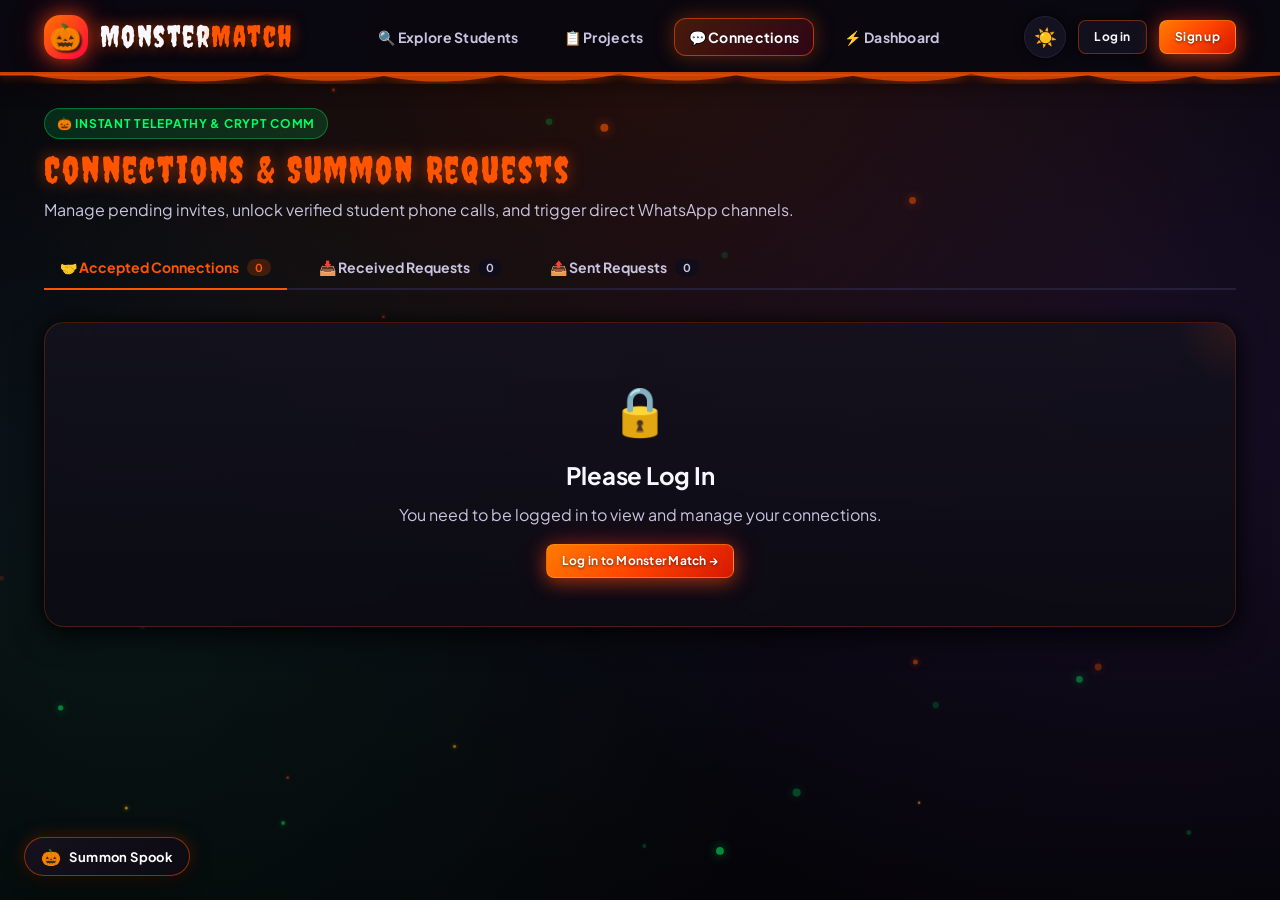
==== commit 0a4ab62a: "feat(ui): implement full crazy halloween horror theme and ambient engine" ====
--- a/pages/connections.html
+++ b/pages/connections.html
@@ -7,7 +7,7 @@
   
   <link rel="preconnect" href="https://fonts.googleapis.com">
   <link rel="preconnect" href="https://fonts.gstatic.com" crossorigin>
-  <link href="https://fonts.googleapis.com/css2?family=Plus+Jakarta+Sans:wght@400;500;600;700;800&family=JetBrains+Mono:wght@500;600&display=swap" rel="stylesheet">
+  <link href="https://fonts.googleapis.com/css2?family=Creepster&family=Nosifer&family=Cinzel+Decorative:wght@700;900&family=Plus+Jakarta+Sans:wght@400;500;600;700;800&family=JetBrains+Mono:wght@500;700&display=swap" rel="stylesheet">
   
   <link rel="stylesheet" href="../css/variables.css">
   <link rel="stylesheet" href="../css/base.css">
@@ -111,11 +111,13 @@
 
   <main class="container" style="padding-top: var(--spacing-8); padding-bottom: var(--spacing-16);">
     <div style="margin-bottom: var(--spacing-6);">
-      <span class="badge" style="background:var(--color-primary-light); color:var(--color-primary); margin-bottom:var(--spacing-2);">
-        Phase 4: Instant Connectivity
+      <span class="badge" style="background: rgba(0, 255, 102, 0.14); color: #00ff66; border: 1px solid rgba(0, 255, 102, 0.35); margin-bottom: var(--spacing-2);">
+        🎃 Instant Telepathy & Crypt Comm
       </span>
-      <h2>Connections & Teammate Requests</h2>
-      <p>Manage your pending invites, accepted teammate network, and tap to trigger instant WhatsApp & Call channels.</p>
+      <h2 class="font-creepster" style="color: #ff5500; font-size: 2.3rem; margin-bottom: 4px; text-shadow: 0 0 15px rgba(255, 85, 0, 0.5);">
+        Connections & Summon Requests
+      </h2>
+      <p style="color: var(--text-secondary);">Manage pending invites, unlock verified student phone calls, and trigger direct WhatsApp channels.</p>
     </div>
 
     <!-- Tabs Navigation -->
@@ -248,6 +250,11 @@
                 <div style="font-size: var(--font-size-xs); color: var(--text-muted); margin-bottom: 4px;">
                   ${other.branch || 'CSE'} • ${other.college || 'JUET'} • Sent ${formatDate(conn.created_at)}
                 </div>
+                ${other.email && currentTab === 'accepted' ? `
+                  <div style="font-size: 12px; color: var(--color-primary); margin-bottom: 4px; font-weight: 500;">
+                    ✉️ <a href="mailto:${other.email}" style="color: var(--color-primary); text-decoration: none;">${other.email}</a>
+                  </div>
+                ` : ''}
                 <p style="font-size: var(--font-size-sm); color: var(--text-secondary); margin-bottom: 0;">
                   "${conn.message}"
                 </p>
@@ -257,16 +264,43 @@
             <!-- Action column -->
             <div>
               ${currentTab === 'accepted' ? `
-                <div class="flex items-center gap-2 flex-wrap">
-                  <a href="${waUrl}" target="_blank" rel="noopener" class="btn btn-whatsapp btn-sm" title="Open pre-filled chat in WhatsApp">
-                    💬 WhatsApp Chat
-                  </a>
-                  <a href="${telUrl}" class="btn btn-phone btn-sm" title="Call directly via phone">
-                    📞 Call
-                  </a>
-                  <a href="profile-view.html?id=${other.id}" class="btn btn-outline btn-sm">
-                    Profile
-                  </a>
+                <div style="text-align: right;">
+                  ${(conn.team_formed || (other.status === 'teamed' && currentUser?.status === 'teamed')) ? `
+                    <div class="flex items-center gap-2 justify-end" style="margin-bottom: 8px;">
+                      <span class="badge" style="background: rgba(255, 115, 0, 0.15); color: #ff8c26; border: 1px solid rgba(255, 115, 0, 0.4); font-size: 11px;">
+                        🏆 Team Formed: ${conn.hackathon_name || other.team_hackathon || 'Runtime Terror HackSprint 2026'}
+                      </span>
+                      <span style="font-size: 11px; color: var(--text-muted);" title="Both of your profiles are hidden from public Explore so nobody contacts you">
+                        🛡️ Hidden from Explore
+                      </span>
+                    </div>
+                  ` : ''}
+
+                  <div class="flex items-center gap-2 flex-wrap justify-end">
+                    ${!(conn.team_formed || (other.status === 'teamed' && currentUser?.status === 'teamed')) ? `
+                      <button class="btn btn-primary btn-sm form-team-btn" data-id="${other.id}" data-name="${otherName}" style="background: linear-gradient(135deg, #ff7300, #ff9436); border: none;" title="Lock in this teammate for a hackathon and shield both profiles from Explore">
+                        🤝 Confirm Hackathon Team
+                      </button>
+                    ` : `
+                      <button class="btn btn-outline btn-sm leave-team-btn" data-id="${other.id}" style="font-size: 11px; padding: 4px 8px; color: var(--text-muted);" title="Leave team and reopen profiles on Explore">
+                        🔓 Leave Team
+                      </button>
+                    `}
+                    ${other.email ? `
+                      <a href="mailto:${other.email}" class="btn btn-outline btn-sm" title="Send email">
+                        ✉️ Email
+                      </a>
+                    ` : ''}
+                    <a href="${waUrl}" target="_blank" rel="noopener" class="btn btn-whatsapp btn-sm" title="Open pre-filled chat in WhatsApp">
+                      💬 WhatsApp
+                    </a>
+                    <a href="${telUrl}" class="btn btn-phone btn-sm" title="Call directly via phone">
+                      📞 Call
+                    </a>
+                    <a href="profile-view.html?id=${other.id}" class="btn btn-outline btn-sm">
+                      Profile
+                    </a>
+                  </div>
                 </div>
               ` : currentTab === 'received' ? `
                 <div class="flex items-center gap-2">
@@ -326,6 +360,39 @@
           }
         });
       });
+
+      // Team formation handlers
+      container.querySelectorAll('.form-team-btn').forEach(btn => {
+        btn.addEventListener('click', async () => {
+          const hackathon = prompt(`Confirm team with ${btn.dataset.name} for which hackathon?`, 'Runtime Terror HackSprint 2026');
+          if (!hackathon) return;
+
+          try {
+            await API.formTeam({
+              teammateId: btn.dataset.id,
+              hackathonName: hackathon.trim()
+            });
+            showToast(`🎉 Team confirmed for ${hackathon}! Both profiles are now hidden from public Explore so nobody contacts you.`, 'success');
+            await loadData();
+          } catch (e) {
+            showToast(e.message, 'error');
+          }
+        });
+      });
+
+      container.querySelectorAll('.leave-team-btn').forEach(btn => {
+        btn.addEventListener('click', async () => {
+          if (!confirm('Leave this hackathon team? Both of your profiles will be reopened and visible on Explore again.')) return;
+
+          try {
+            await API.leaveTeam(btn.dataset.id);
+            showToast('Team disbanded. Profiles reopened to Explore 🔓', 'info');
+            await loadData();
+          } catch (e) {
+            showToast(e.message, 'error');
+          }
+        });
+      });
     }
 
     loadData();
--- a/css/variables.css
+++ b/css/variables.css
@@ -1,41 +1,60 @@
 /* ============================================================================
-   MONSTER MATCH - HALLOWEEN SPOOKY BLACK & ORANGE THEME
+   MONSTER MATCH - FULL CRAZY HALLOWEEN HORROR THEME TOKENS
+   Deep Crypt Obsidian, Toxic Ectoplasm Slime, Blood Crimson & Blazing Jack-o'-Lantern
    ============================================================================ */
 
 :root {
-  /* Halloween Jack-o'-Lantern Orange Palette */
-  --color-primary: #ff7300;           /* Vibrant Pumpkin Orange */
-  --color-primary-hover: #ff8c26;     /* Bright Fire Glow */
-  --color-primary-dark: #cc5200;      /* Dark Roasted Pumpkin */
-  --color-primary-light: rgba(255, 115, 0, 0.15);
-  --color-primary-glow: rgba(255, 115, 0, 0.4);
-
-  --color-secondary: #ff3b00;         /* Hellfire Blood Orange */
-  --color-secondary-hover: #e03400;
-  --color-secondary-light: rgba(255, 59, 0, 0.15);
-  --color-secondary-glow: rgba(255, 59, 0, 0.35);
-
-  --color-slime: #10b981;             /* Ghostly Monster Slime Green */
-  --color-slime-glow: rgba(16, 185, 129, 0.3);
-
-  --color-accent: #ffa600;            /* Warm Candle Flame */
-  --color-accent-hover: #ffb833;
-  --color-accent-light: rgba(255, 166, 0, 0.15);
-
-  --color-info: #38bdf8;
-  --color-success: #22c55e;
-  --color-warning: #f59e0b;
-  --color-danger: #ef4444;
-
-  /* WhatsApp & Call specific brand colors */
-  --color-whatsapp: #25D366;
-  --color-whatsapp-hover: #1eb956;
-  --color-phone: #ff7300;
-  --color-phone-hover: #ff8c26;
-
-  /* Typography */
+  /* Spooky Horror Font Families */
+  --font-family-horror: 'Creepster', cursive, -apple-system, sans-serif;
+  --font-family-nosifer: 'Nosifer', cursive, -apple-system, sans-serif;
+  --font-family-gothic: 'Cinzel Decorative', Georgia, serif;
+  --font-family-glitch: 'Rubik Glitch', monospace;
   --font-family-base: 'Plus Jakarta Sans', -apple-system, BlinkMacSystemFont, 'Segoe UI', Roboto, sans-serif;
   --font-family-mono: 'JetBrains Mono', 'Fira Code', monospace;
+
+  /* Blazing Jack-o'-Lantern Orange Palette */
+  --color-primary: #ff5500;           /* Radiant Pumpkin Hellfire */
+  --color-primary-hover: #ff7700;     /* Incandescent Fire Glow */
+  --color-primary-dark: #b82b00;      /* Roasted Charcoal Pumpkin */
+  --color-primary-light: rgba(255, 85, 0, 0.16);
+  --color-primary-glow: rgba(255, 85, 0, 0.55);
+
+  /* Demonic Crimson / Fresh Blood Red */
+  --color-secondary: #ff0044;         /* Vampire Blood Red */
+  --color-secondary-hover: #d60039;
+  --color-secondary-light: rgba(255, 0, 68, 0.18);
+  --color-secondary-glow: rgba(255, 0, 68, 0.5);
+
+  /* Radioactive Ectoplasm Slime Green */
+  --color-slime: #00ff66;             /* Radioactive Ectoplasm */
+  --color-slime-hover: #26ff7d;
+  --color-slime-glow: rgba(0, 255, 102, 0.5);
+  --color-slime-light: rgba(0, 255, 102, 0.15);
+
+  /* Spectral Necromancer Purple */
+  --color-purple: #a855f7;            /* Phantom Violet */
+  --color-purple-hover: #c084fc;
+  --color-purple-glow: rgba(168, 85, 247, 0.45);
+  --color-purple-light: rgba(168, 85, 247, 0.16);
+
+  /* Warm Cursed Candle Flame */
+  --color-accent: #ffaa00;
+  --color-accent-hover: #ffbb22;
+  --color-accent-light: rgba(255, 170, 0, 0.16);
+
+  /* Status Tokens */
+  --color-info: #38bdf8;
+  --color-success: #00ff66;           /* Toxic Slime Green */
+  --color-warning: #ffaa00;           /* Cursed Candle Amber */
+  --color-danger: #ff0044;            /* Vampire Blood Crimson */
+
+  /* Unholy WhatsApp & Direct Telepathy Links */
+  --color-whatsapp: #00ff66;          /* Radioactive Green */
+  --color-whatsapp-hover: #26ff7d;
+  --color-phone: #ff5500;
+  --color-phone-hover: #ff7700;
+
+  /* Typography Scale */
   --font-size-xs: 0.75rem;
   --font-size-sm: 0.875rem;
   --font-size-base: 1rem;
@@ -44,7 +63,7 @@
   --font-size-2xl: 1.5rem;
   --font-size-3xl: 1.875rem;
   --font-size-4xl: 2.25rem;
-  --font-size-5xl: 3rem;
+  --font-size-5xl: 3.25rem;
 
   /* Spacing */
   --spacing-1: 0.25rem;
@@ -63,83 +82,91 @@
   --radius-md: 0.5rem;
   --radius-lg: 0.75rem;
   --radius-xl: 1rem;
-  --radius-2xl: 1.5rem;
+  --radius-2xl: 1.25rem;
   --radius-full: 9999px;
 
   /* Transitions */
   --transition-fast: 0.15s ease;
-  --transition-normal: 0.25s ease;
-  --transition-slow: 0.4s ease;
+  --transition-normal: 0.25s cubic-bezier(0.4, 0, 0.2, 1);
+  --transition-slow: 0.45s cubic-bezier(0.4, 0, 0.2, 1);
 
-  /* Default Theme: Spooky Obsidian Black & Pumpkin Orange */
-  --bg-page: #0a0a0c;                 /* Void Black */
-  --bg-surface: #121216;              /* Charcoal Obsidian */
-  --bg-surface-elevated: #1a1a20;     /* Crypt Surface */
-  --bg-surface-subtle: #16161b;       /* Subtle Dark */
-  --bg-input: #101014;
-  --border-color: #27272e;
-  --border-color-hover: #ff7300;
-  --border-color-focus: #ff8c26;
+  /* Default Theme: Deep Crypt Obsidian & Jack-o'-Lantern Nightmare */
+  --bg-page: #06050a;                 /* Abyss Void */
+  --bg-surface: #0e0d16;              /* Haunted Crypt Obsidian */
+  --bg-surface-elevated: #161423;     /* Raised Grimoire Slab */
+  --bg-surface-subtle: #110f1c;       /* Smoked Tomb Chamber */
+  --bg-input: #090812;
+  --border-color: #27203b;            /* Dark Cursed Metal */
+  --border-color-hover: #ff5500;
+  --border-color-focus: #ff7700;
+  --border-color-slime: #00ff66;
 
-  --text-primary: #fdfdfd;
-  --text-secondary: #d4d4d8;
-  --text-muted: #71717a;
-  --text-inverse: #0a0a0c;
+  --text-primary: #f5f4fb;            /* Bone Pearl White */
+  --text-secondary: #c4bfdc;          /* Ghostly Pale Lavender */
+  --text-muted: #7d759d;              /* Crypt Cobweb Gray */
+  --text-inverse: #06050a;
 
-  --shadow-sm: 0 1px 2px 0 rgba(0, 0, 0, 0.5);
-  --shadow-md: 0 4px 6px -1px rgba(0, 0, 0, 0.6);
-  --shadow-lg: 0 10px 15px -3px rgba(0, 0, 0, 0.7);
-  --shadow-xl: 0 20px 25px -5px rgba(0, 0, 0, 0.8);
-  --shadow-glow: 0 0 25px rgba(255, 115, 0, 0.35);
+  /* Supernatural Shadows & Auras */
+  --shadow-sm: 0 2px 4px 0 rgba(0, 0, 0, 0.7);
+  --shadow-md: 0 4px 12px -1px rgba(0, 0, 0, 0.85);
+  --shadow-lg: 0 10px 24px -3px rgba(0, 0, 0, 0.9);
+  --shadow-xl: 0 20px 35px -5px rgba(0, 0, 0, 0.95);
+
+  --shadow-glow: 0 0 25px rgba(255, 85, 0, 0.45);
+  --shadow-glow-pumpkin: 0 0 30px rgba(255, 85, 0, 0.5);
+  --shadow-glow-slime: 0 0 30px rgba(0, 255, 102, 0.45);
+  --shadow-glow-blood: 0 0 30px rgba(255, 0, 68, 0.45);
+  --shadow-glow-purple: 0 0 30px rgba(168, 85, 247, 0.45);
 }
 
-/* Dark Theme explicit (Matching the Spooky Halloween Palette) */
+/* Explicit Dark Theme: Deep Crypt */
 [data-theme="dark"] {
-  --bg-page: #08080a;
-  --bg-surface: #111115;
-  --bg-surface-elevated: #18181f;
-  --bg-surface-subtle: #15151a;
-  --bg-input: #0e0e12;
-  --border-color: #26262e;
-  --border-color-hover: #ff7300;
-  --border-color-focus: #ff8c26;
+  --bg-page: #050409;
+  --bg-surface: #0c0b14;
+  --bg-surface-elevated: #141221;
+  --bg-surface-subtle: #0f0d1a;
+  --bg-input: #080710;
+  --border-color: #261f38;
+  --border-color-hover: #ff5500;
+  --border-color-focus: #ff7700;
 
-  --text-primary: #ffffff;
-  --text-secondary: #d4d4d8;
-  --text-muted: #71717a;
-  --text-inverse: #08080a;
+  --text-primary: #f8f7fd;
+  --text-secondary: #c9c4df;
+  --text-muted: #827a9f;
+  --text-inverse: #050409;
 
-  --color-primary-light: rgba(255, 115, 0, 0.18);
-  --color-secondary-light: rgba(255, 59, 0, 0.18);
-  --color-accent-light: rgba(255, 166, 0, 0.18);
+  --color-primary-light: rgba(255, 85, 0, 0.2);
+  --color-secondary-light: rgba(255, 0, 68, 0.2);
+  --color-slime-light: rgba(0, 255, 102, 0.18);
+  --color-purple-light: rgba(168, 85, 247, 0.18);
 
-  --shadow-glow: 0 0 30px rgba(255, 115, 0, 0.4);
+  --shadow-glow: 0 0 35px rgba(255, 85, 0, 0.5);
 }
 
-/* Light Mode (Halloween Autumn Sunset variant) */
+/* Halloween Autumn Twilight / Blood Sunset Variant */
 [data-theme="light"] {
-  --bg-page: #fbf9f5;
-  --bg-surface: #ffffff;
-  --bg-surface-elevated: #ffffff;
-  --bg-surface-subtle: #f4ede4;
-  --bg-input: #ffffff;
-  --border-color: #e5ded3;
-  --border-color-hover: #ff7300;
-  --border-color-focus: #ff7300;
+  --bg-page: #15101a;                 /* Haunted twilight rather than harsh white */
+  --bg-surface: #1e1826;
+  --bg-surface-elevated: #272033;
+  --bg-surface-subtle: #191321;
+  --bg-input: #120e18;
+  --border-color: #3b2f4c;
+  --border-color-hover: #ff6600;
+  --border-color-focus: #ff7700;
 
-  --text-primary: #121214;
-  --text-secondary: #4a4a52;
-  --text-muted: #888892;
-  --text-inverse: #ffffff;
+  --text-primary: #fff8f0;
+  --text-secondary: #dcd0ea;
+  --text-muted: #9587aa;
+  --text-inverse: #0a0710;
 
-  --color-primary: #ea580c;
-  --color-primary-hover: #c2410c;
-  --color-primary-light: #ffedd5;
-  --color-primary-glow: rgba(234, 88, 12, 0.25);
+  --color-primary: #ff6600;
+  --color-primary-hover: #ff851a;
+  --color-primary-light: rgba(255, 102, 0, 0.22);
+  --color-primary-glow: rgba(255, 102, 0, 0.45);
 
-  --shadow-sm: 0 1px 2px 0 rgba(0, 0, 0, 0.05);
-  --shadow-md: 0 4px 6px -1px rgba(0, 0, 0, 0.08);
-  --shadow-lg: 0 10px 15px -3px rgba(0, 0, 0, 0.1);
-  --shadow-xl: 0 20px 25px -5px rgba(0, 0, 0, 0.12);
-  --shadow-glow: 0 0 25px rgba(234, 88, 12, 0.25);
+  --shadow-sm: 0 2px 4px 0 rgba(0, 0, 0, 0.6);
+  --shadow-md: 0 4px 10px -1px rgba(0, 0, 0, 0.75);
+  --shadow-lg: 0 10px 20px -3px rgba(0, 0, 0, 0.85);
+  --shadow-xl: 0 20px 30px -5px rgba(0, 0, 0, 0.9);
+  --shadow-glow: 0 0 30px rgba(255, 102, 0, 0.4);
 }
--- a/css/base.css
+++ b/css/base.css
@@ -1,6 +1,8 @@
 /* ============================================================================
-   MONSTER MATCH BASE STYLES & RESET
+   MONSTER MATCH BASE STYLES & HALLOWEEN HORROR THEME
    ============================================================================ */
+
+@import url('https://fonts.googleapis.com/css2?family=Creepster&family=Nosifer&family=Cinzel+Decorative:wght@700;900&family=Rubik+Glitch&family=Plus+Jakarta+Sans:wght@400;500;600;700;800&family=JetBrains+Mono:wght@500;700&display=swap');
 
 *, *::before, *::after {
   box-sizing: border-box;
@@ -15,24 +17,27 @@
   -moz-osx-font-smoothing: grayscale;
 }
 
-/* Custom Sleek Dark Scrollbar */
+/* Custom Spooky Haunted Scrollbar */
 ::-webkit-scrollbar {
-  width: 8px;
-  height: 8px;
+  width: 10px;
+  height: 10px;
 }
 
 ::-webkit-scrollbar-track {
   background: var(--bg-page);
+  border-left: 1px solid var(--border-color);
 }
 
 ::-webkit-scrollbar-thumb {
-  background: rgba(255, 255, 255, 0.15);
+  background: linear-gradient(180deg, var(--color-primary), var(--color-secondary));
   border-radius: 99px;
   border: 2px solid var(--bg-page);
+  box-shadow: 0 0 10px var(--color-primary-glow);
 }
 
 ::-webkit-scrollbar-thumb:hover {
-  background: var(--color-primary);
+  background: linear-gradient(180deg, var(--color-primary-hover), var(--color-slime));
+  box-shadow: 0 0 15px var(--color-slime-glow);
 }
 
 body {
@@ -41,20 +46,47 @@
   line-height: 1.6;
   color: var(--text-primary);
   background-color: var(--bg-page);
+  background-image: 
+    radial-gradient(circle at 50% 0%, rgba(255, 85, 0, 0.12) 0%, transparent 60%),
+    radial-gradient(circle at 90% 40%, rgba(168, 85, 247, 0.08) 0%, transparent 50%),
+    radial-gradient(circle at 10% 70%, rgba(0, 255, 102, 0.06) 0%, transparent 50%),
+    linear-gradient(180deg, #06050a 0%, #0a0814 50%, #050409 100%);
+  background-attachment: fixed;
   min-height: 100vh;
   display: flex;
   flex-direction: column;
+  position: relative;
+  overflow-x: hidden;
   transition: background-color var(--transition-normal), color var(--transition-normal);
+}
+
+/* Atmospheric Ambient Canvas Layer (Behind all content) */
+#halloween-ambient-canvas {
+  position: fixed;
+  top: 0;
+  left: 0;
+  width: 100vw;
+  height: 100vh;
+  pointer-events: none;
+  z-index: 0;
+  opacity: 0.85;
+}
+
+/* Content wrappers sit above ambient background */
+header, main, footer, .container, #toast-container {
+  position: relative;
+  z-index: 1;
 }
 
 a {
   color: var(--color-primary);
   text-decoration: none;
-  transition: color var(--transition-fast);
+  transition: color var(--transition-fast), text-shadow var(--transition-fast);
 }
 
 a:hover {
   color: var(--color-primary-hover);
+  text-shadow: 0 0 12px var(--color-primary-glow);
 }
 
 img, svg {
@@ -73,6 +105,7 @@
   font-weight: 700;
   line-height: 1.25;
   margin-bottom: var(--spacing-3);
+  letter-spacing: -0.01em;
 }
 
 h1 { font-size: var(--font-size-4xl); }
@@ -85,6 +118,71 @@
 p {
   margin-bottom: var(--spacing-4);
   color: var(--text-secondary);
+}
+
+/* Spooky Typography Utilities */
+.font-creepster {
+  font-family: var(--font-family-horror);
+  letter-spacing: 0.05em;
+  font-weight: 400;
+}
+
+.font-nosifer {
+  font-family: var(--font-family-nosifer);
+  letter-spacing: 0.06em;
+  font-weight: 400;
+}
+
+.font-gothic {
+  font-family: var(--font-family-gothic);
+  letter-spacing: 0.03em;
+}
+
+.font-glitch {
+  font-family: var(--font-family-glitch);
+}
+
+/* Horror Text Gradients & Dripping Shadows */
+.horror-title {
+  font-family: var(--font-family-horror);
+  color: #ff5500;
+  text-shadow: 
+    0 0 10px rgba(255, 85, 0, 0.7),
+    0 0 25px rgba(255, 0, 68, 0.5),
+    2px 2px 4px #000;
+  letter-spacing: 0.06em;
+}
+
+.gradient-text {
+  background: linear-gradient(135deg, #ffcc00 0%, #ff5500 45%, #ff0044 100%);
+  -webkit-background-clip: text;
+  -webkit-text-fill-color: transparent;
+  display: inline-block;
+  filter: drop-shadow(0 0 15px rgba(255, 85, 0, 0.45));
+}
+
+.toxic-text {
+  background: linear-gradient(135deg, #a7f3d0 0%, #00ff66 50%, #10b981 100%);
+  -webkit-background-clip: text;
+  -webkit-text-fill-color: transparent;
+  display: inline-block;
+  filter: drop-shadow(0 0 15px rgba(0, 255, 102, 0.5));
+}
+
+.blood-text {
+  background: linear-gradient(135deg, #ffa3b8 0%, #ff0044 50%, #88001b 100%);
+  -webkit-background-clip: text;
+  -webkit-text-fill-color: transparent;
+  display: inline-block;
+  filter: drop-shadow(0 0 15px rgba(255, 0, 68, 0.5));
+}
+
+.spectral-text {
+  background: linear-gradient(135deg, #f5d0fe 0%, #c084fc 50%, #7928ca 100%);
+  -webkit-background-clip: text;
+  -webkit-text-fill-color: transparent;
+  display: inline-block;
+  filter: drop-shadow(0 0 15px rgba(168, 85, 247, 0.5));
 }
 
 /* Container */
@@ -105,6 +203,7 @@
 .flex { display: flex; }
 .flex-col { flex-direction: column; }
 .items-center { align-items: center; }
+.items-start { align-items: flex-start; }
 .justify-between { justify-content: space-between; }
 .justify-center { justify-content: center; }
 .justify-end { justify-content: flex-end; }
@@ -133,31 +232,148 @@
   .container { padding-left: var(--spacing-4); padding-right: var(--spacing-4); }
 }
 
-/* Monster Gradient Text */
-.gradient-text {
-  background: linear-gradient(135deg, #ffaa00 0%, #ff6a00 50%, #ff2a00 100%);
-  -webkit-background-clip: text;
-  -webkit-text-fill-color: transparent;
-  display: inline-block;
-  text-shadow: 0 0 20px rgba(255, 106, 0, 0.2);
-}
-
-/* Animations */
+/* --- Atmospheric Halloween Keyframes & Animations --- */
+
+/* Ghost Float */
 @keyframes float {
-  0%, 100% { transform: translateY(0px) rotate(0deg); }
-  50% { transform: translateY(-8px) rotate(2deg); }
-}
-
-@keyframes pulseGlow {
-  0%, 100% { box-shadow: 0 0 15px rgba(255, 115, 0, 0.4); }
-  50% { box-shadow: 0 0 35px rgba(255, 59, 0, 0.65); }
+  0%, 100% {
+    transform: translateY(0px) rotate(0deg);
+  }
+  25% {
+    transform: translateY(-8px) rotate(-1.5deg);
+  }
+  75% {
+    transform: translateY(-12px) rotate(2deg);
+  }
 }
 
 .float-anim {
-  animation: float 4s ease-in-out infinite;
-}
-
-/* Toast Notifications */
+  animation: float 4.5s ease-in-out infinite;
+}
+
+/* Candle Flame & Pumpkin Eye Flicker */
+@keyframes flameFlicker {
+  0%, 100% {
+    opacity: 1;
+    filter: drop-shadow(0 0 12px rgba(255, 85, 0, 0.7));
+  }
+  20% {
+    opacity: 0.88;
+    filter: drop-shadow(0 0 8px rgba(255, 60, 0, 0.5));
+  }
+  40% {
+    opacity: 0.98;
+    filter: drop-shadow(0 0 16px rgba(255, 120, 0, 0.9));
+  }
+  60% {
+    opacity: 0.92;
+    filter: drop-shadow(0 0 10px rgba(255, 85, 0, 0.6));
+  }
+  80% {
+    opacity: 1;
+    filter: drop-shadow(0 0 18px rgba(255, 140, 0, 0.95));
+  }
+}
+
+.flicker-flame {
+  animation: flameFlicker 2.5s infinite ease-in-out;
+}
+
+/* Radioactive Ectoplasm Pulse */
+@keyframes ectoPulse {
+  0%, 100% {
+    box-shadow: 0 0 12px rgba(0, 255, 102, 0.35);
+  }
+  50% {
+    box-shadow: 0 0 28px rgba(0, 255, 102, 0.65), 0 0 45px rgba(0, 255, 102, 0.3);
+  }
+}
+
+.ecto-glow {
+  animation: ectoPulse 3s infinite ease-in-out;
+}
+
+/* Demonic Blood Heartbeat Pulse */
+@keyframes bloodPulse {
+  0%, 100% {
+    box-shadow: 0 0 12px rgba(255, 0, 68, 0.35);
+  }
+  50% {
+    box-shadow: 0 0 30px rgba(255, 0, 68, 0.65), 0 0 50px rgba(255, 0, 68, 0.25);
+  }
+}
+
+.blood-glow {
+  animation: bloodPulse 2.8s infinite ease-in-out;
+}
+
+/* Spooky Shiver / Jolt on Hover */
+@keyframes spookyJolt {
+  0% { transform: translate(0, 0) rotate(0deg); }
+  25% { transform: translate(-2px, 1px) rotate(-1deg); }
+  50% { transform: translate(2px, -1px) rotate(1deg); }
+  75% { transform: translate(-1px, -1px) rotate(-0.5deg); }
+  100% { transform: translate(0, 0) rotate(0deg); }
+}
+
+.hover-shiver:hover {
+  animation: spookyJolt 0.3s ease-in-out;
+}
+
+/* Monster Eye Blink */
+@keyframes eyeBlink {
+  0%, 90%, 100% {
+    transform: scaleY(1);
+    opacity: 1;
+  }
+  95% {
+    transform: scaleY(0.08);
+    opacity: 0.3;
+  }
+}
+
+/* Dripping Blood / Toxic Slime Bar Pattern */
+.dripping-border-bottom {
+  position: relative;
+}
+
+.dripping-border-bottom::after {
+  content: "";
+  position: absolute;
+  bottom: -9px;
+  left: 0;
+  right: 0;
+  height: 10px;
+  background-image: radial-gradient(circle at 10px 0, var(--color-primary) 7px, transparent 8px);
+  background-size: 20px 10px;
+  background-repeat: repeat-x;
+  z-index: 10;
+  pointer-events: none;
+  filter: drop-shadow(0 2px 6px rgba(255, 85, 0, 0.5));
+}
+
+/* Cursed Grimoire Corner Flourish */
+.grimoire-card {
+  position: relative;
+}
+
+.grimoire-card::before {
+  content: "🕸️";
+  position: absolute;
+  top: 6px;
+  right: 10px;
+  font-size: 1.1rem;
+  opacity: 0.3;
+  pointer-events: none;
+  transition: opacity 0.3s ease, transform 0.3s ease;
+}
+
+.grimoire-card:hover::before {
+  opacity: 0.85;
+  transform: scale(1.15) rotate(10deg);
+}
+
+/* Toast Notifications (Cursed Grimoire Style) */
 #toast-container {
   position: fixed;
   bottom: var(--spacing-6);
@@ -171,28 +387,46 @@
 
 .toast {
   pointer-events: auto;
-  min-width: 280px;
-  max-width: 400px;
-  padding: var(--spacing-3) var(--spacing-4);
+  min-width: 300px;
+  max-width: 420px;
+  padding: var(--spacing-4) var(--spacing-5);
   background: var(--bg-surface-elevated);
   color: var(--text-primary);
-  border-radius: var(--radius-lg);
-  border-left: 4px solid var(--color-primary);
-  box-shadow: var(--shadow-xl);
+  border-radius: var(--radius-xl);
+  border: 1px solid var(--border-color);
+  border-left: 5px solid var(--color-primary);
+  box-shadow: 0 10px 30px rgba(0, 0, 0, 0.9), 0 0 20px var(--color-primary-glow);
   font-size: var(--font-size-sm);
   display: flex;
   align-items: center;
   gap: var(--spacing-3);
-  animation: slideIn 0.3s ease-out;
+  animation: slideIn 0.35s cubic-bezier(0.16, 1, 0.3, 1);
   transition: all var(--transition-normal);
-}
-
-.toast.toast-success { border-left-color: var(--color-success); }
-.toast.toast-error { border-left-color: var(--color-danger); }
-.toast.toast-info { border-left-color: var(--color-info); }
-.toast.toast-warning { border-left-color: var(--color-warning); }
+  backdrop-filter: blur(16px);
+  -webkit-backdrop-filter: blur(16px);
+}
+
+.toast.toast-success { 
+  border-left-color: var(--color-slime);
+  box-shadow: 0 10px 30px rgba(0, 0, 0, 0.9), 0 0 20px var(--color-slime-glow);
+}
+
+.toast.toast-error { 
+  border-left-color: var(--color-secondary);
+  box-shadow: 0 10px 30px rgba(0, 0, 0, 0.9), 0 0 20px var(--color-secondary-glow);
+}
+
+.toast.toast-info { 
+  border-left-color: var(--color-primary);
+  box-shadow: 0 10px 30px rgba(0, 0, 0, 0.9), 0 0 20px var(--color-primary-glow);
+}
+
+.toast.toast-warning { 
+  border-left-color: var(--color-warning);
+  box-shadow: 0 10px 30px rgba(0, 0, 0, 0.9), 0 0 20px rgba(255, 170, 0, 0.45);
+}
 
 @keyframes slideIn {
-  from { opacity: 0; transform: translateX(50px); }
-  to { opacity: 1; transform: translateX(0); }
-}
+  from { opacity: 0; transform: translateX(60px) scale(0.95); }
+  to { opacity: 1; transform: translateX(0) scale(1); }
+}
--- a/css/components.css
+++ b/css/components.css
@@ -1,5 +1,5 @@
 /* ============================================================================
-   MONSTER MATCH REUSABLE UI COMPONENTS
+   MONSTER MATCH REUSABLE UI COMPONENTS - CRAZY HALLOWEEN HORROR THEME
    ============================================================================ */
 
 /* --- Navigation Bar --- */
@@ -7,68 +7,95 @@
   position: sticky;
   top: 0;
   z-index: 1000;
-  background-color: var(--bg-surface);
-  border-bottom: 1px solid var(--border-color);
-  backdrop-filter: blur(12px);
-  -webkit-backdrop-filter: blur(12px);
-  background-color: rgba(255, 255, 255, 0.9);
+  background-color: rgba(12, 10, 18, 0.94);
+  border-bottom: 2px solid rgba(255, 85, 0, 0.35);
+  backdrop-filter: blur(16px);
+  -webkit-backdrop-filter: blur(16px);
+  box-shadow: 0 4px 25px rgba(0, 0, 0, 0.85), 0 0 25px rgba(255, 85, 0, 0.12);
   transition: all var(--transition-normal);
 }
 
 [data-theme="dark"] .navbar {
-  background-color: rgba(17, 24, 39, 0.9);
+  background-color: rgba(10, 8, 16, 0.96);
+  border-bottom: 2px solid rgba(255, 85, 0, 0.4);
+}
+
+[data-theme="light"] .navbar {
+  background-color: rgba(24, 18, 32, 0.96);
+  border-bottom: 2px solid rgba(255, 102, 0, 0.45);
 }
 
 .nav-container {
   display: flex;
   align-items: center;
   justify-content: space-between;
-  height: 72px;
+  height: 74px;
 }
 
 .nav-brand {
   display: flex;
   align-items: center;
   gap: var(--spacing-3);
-  font-size: var(--font-size-xl);
-  font-weight: 800;
+  font-family: var(--font-family-horror);
+  font-size: 1.85rem;
+  letter-spacing: 0.05em;
   color: var(--text-primary);
+  text-shadow: 0 0 15px rgba(255, 85, 0, 0.6), 2px 2px 2px #000;
+  transition: transform var(--transition-fast);
+}
+
+.nav-brand:hover {
+  transform: scale(1.03);
+  color: #fff;
 }
 
 .brand-icon {
-  width: 40px;
-  height: 40px;
-  background: linear-gradient(135deg, var(--color-primary), var(--color-secondary));
+  width: 44px;
+  height: 44px;
+  background: linear-gradient(135deg, #ff7700, #ff0044);
   border-radius: var(--radius-xl);
   display: flex;
   align-items: center;
   justify-content: center;
-  font-size: 24px;
-  box-shadow: 0 4px 12px var(--color-primary-glow);
+  font-size: 26px;
+  box-shadow: 0 0 20px rgba(255, 85, 0, 0.7), 0 0 35px rgba(255, 0, 68, 0.35);
+  animation: flameFlicker 3s infinite ease-in-out;
 }
 
 .nav-links {
   display: flex;
   align-items: center;
-  gap: var(--spacing-6);
+  gap: var(--spacing-4);
   list-style: none;
 }
 
 .nav-link {
-  font-weight: 600;
+  font-weight: 700;
   font-size: var(--font-size-sm);
   color: var(--text-secondary);
-  padding: var(--spacing-2) var(--spacing-3);
-  border-radius: var(--radius-md);
+  padding: 0.45rem 0.85rem;
+  border-radius: var(--radius-lg);
+  border: 1px solid transparent;
   transition: all var(--transition-fast);
   display: flex;
   align-items: center;
   gap: var(--spacing-2);
-}
-
-.nav-link:hover, .nav-link.active {
-  color: var(--color-primary);
-  background-color: var(--color-primary-light);
+  letter-spacing: 0.02em;
+}
+
+.nav-link:hover {
+  color: #ff8822;
+  background-color: rgba(255, 85, 0, 0.12);
+  border-color: rgba(255, 85, 0, 0.3);
+  box-shadow: 0 0 15px rgba(255, 85, 0, 0.25);
+  transform: translateY(-1px);
+}
+
+.nav-link.active {
+  color: #ffffff;
+  background: linear-gradient(135deg, rgba(255, 85, 0, 0.25), rgba(255, 0, 68, 0.15));
+  border-color: rgba(255, 85, 0, 0.6);
+  box-shadow: 0 0 20px rgba(255, 85, 0, 0.35);
 }
 
 .nav-actions {
@@ -77,25 +104,28 @@
   gap: var(--spacing-3);
 }
 
-/* Theme Toggle Button */
+/* Theme & Spooky Audio Toggle Buttons */
 .btn-icon-toggle {
-  background: var(--bg-surface-subtle);
-  border: 1px solid var(--border-color);
+  background: var(--bg-surface-elevated);
+  border: 1.5px solid var(--border-color);
   color: var(--text-secondary);
-  width: 40px;
-  height: 40px;
+  width: 42px;
+  height: 42px;
   border-radius: var(--radius-full);
   display: flex;
   align-items: center;
   justify-content: center;
   cursor: pointer;
+  font-size: 1.15rem;
   transition: all var(--transition-fast);
+  box-shadow: 0 0 10px rgba(0, 0, 0, 0.5);
 }
 
 .btn-icon-toggle:hover {
-  color: var(--color-primary);
+  color: #ff8800;
   border-color: var(--color-primary);
-  transform: scale(1.05);
+  box-shadow: 0 0 20px var(--color-primary-glow);
+  transform: scale(1.08) rotate(5deg);
 }
 
 /* --- Buttons --- */
@@ -104,110 +134,168 @@
   align-items: center;
   justify-content: center;
   gap: var(--spacing-2);
-  padding: 0.65rem 1.25rem;
-  font-weight: 600;
+  padding: 0.7rem 1.35rem;
+  font-weight: 700;
   font-size: var(--font-size-sm);
-  border-radius: var(--radius-lg);
-  border: 1px solid transparent;
+  border-radius: var(--radius-xl);
+  border: 1.5px solid transparent;
   cursor: pointer;
   text-align: center;
   transition: all var(--transition-fast);
   white-space: nowrap;
   user-select: none;
+  position: relative;
+  overflow: hidden;
+  letter-spacing: 0.02em;
 }
 
 .btn:active {
-  transform: translateY(1px);
-}
-
+  transform: translateY(2px) scale(0.98);
+}
+
+/* Button Subtle Shimmer */
+.btn::after {
+  content: "";
+  position: absolute;
+  top: -50%;
+  left: -60%;
+  width: 40%;
+  height: 200%;
+  background: linear-gradient(90deg, transparent, rgba(255, 255, 255, 0.25), transparent);
+  transform: rotate(25deg);
+  pointer-events: none;
+  transition: all 0.6s ease;
+  opacity: 0;
+}
+
+.btn:hover::after {
+  left: 120%;
+  opacity: 1;
+}
+
+/* Blazing Pumpkin Hellfire Button */
 .btn-primary {
-  background: linear-gradient(135deg, #ff7300, #ff4500);
+  background: linear-gradient(135deg, #ff7b00 0%, #ff4500 50%, #d61800 100%);
   color: #ffffff;
-  box-shadow: 0 4px 14px rgba(255, 115, 0, 0.35);
+  border-color: rgba(255, 170, 0, 0.5);
+  box-shadow: 0 4px 18px rgba(255, 85, 0, 0.5), 0 0 30px rgba(255, 0, 68, 0.25);
+  text-shadow: 0 1px 3px rgba(0, 0, 0, 0.6);
 }
 
 .btn-primary:hover {
-  background: linear-gradient(135deg, #ff8c26, #ff5500);
+  background: linear-gradient(135deg, #ff9100 0%, #ff5500 50%, #e62200 100%);
   color: #ffffff;
-  box-shadow: 0 6px 20px rgba(255, 115, 0, 0.5);
-  transform: translateY(-1px);
-}
-
+  box-shadow: 0 6px 24px rgba(255, 85, 0, 0.75), 0 0 45px rgba(255, 85, 0, 0.4);
+  transform: translateY(-2px);
+}
+
+/* Radioactive Ectoplasm Slime Button */
 .btn-secondary {
-  background-color: var(--color-secondary);
-  color: #064e3b;
-  font-weight: 700;
+  background: linear-gradient(135deg, #00ff66 0%, #059669 100%);
+  color: #06050a;
+  font-weight: 800;
+  border-color: rgba(0, 255, 102, 0.6);
+  box-shadow: 0 4px 18px rgba(0, 255, 102, 0.45);
 }
 
 .btn-secondary:hover {
-  background-color: var(--color-secondary-hover);
-  transform: translateY(-1px);
-}
-
+  background: linear-gradient(135deg, #26ff7d 0%, #10b981 100%);
+  box-shadow: 0 6px 24px rgba(0, 255, 102, 0.7);
+  transform: translateY(-2px);
+}
+
+/* Cursed Obsidian Glass Button */
 .btn-outline {
-  background-color: rgba(255, 255, 255, 0.04);
-  border: 1px solid rgba(255, 255, 255, 0.12);
+  background-color: rgba(22, 20, 35, 0.7);
+  border: 1.5px solid rgba(255, 85, 0, 0.4);
   color: var(--text-primary);
+  box-shadow: 0 2px 8px rgba(0, 0, 0, 0.5);
+  backdrop-filter: blur(8px);
 }
 
 .btn-outline:hover {
-  border-color: var(--color-primary);
+  border-color: #ff5500;
   color: #ffffff;
-  background-color: rgba(255, 115, 0, 0.15);
-}
-
+  background-color: rgba(255, 85, 0, 0.2);
+  box-shadow: 0 0 20px var(--color-primary-glow);
+  transform: translateY(-2px);
+}
+
+/* Unholy WhatsApp Spell Button */
 .btn-whatsapp {
-  background-color: var(--color-whatsapp);
+  background: linear-gradient(135deg, #00ff66 0%, #10b981 100%);
+  color: #06050a;
+  font-weight: 800;
+  box-shadow: 0 4px 18px rgba(0, 255, 102, 0.5);
+  border-color: rgba(0, 255, 102, 0.8);
+}
+
+.btn-whatsapp:hover {
+  background: linear-gradient(135deg, #26ff7d 0%, #059669 100%);
+  color: #06050a;
+  box-shadow: 0 6px 26px rgba(0, 255, 102, 0.75);
+  transform: translateY(-2px);
+}
+
+/* Vampire Telepathy Phone Button */
+.btn-phone {
+  background: linear-gradient(135deg, #ff5500 0%, #ff0044 100%);
   color: #ffffff;
-  box-shadow: 0 4px 12px rgba(37, 211, 102, 0.3);
-}
-
-.btn-whatsapp:hover {
-  background-color: var(--color-whatsapp-hover);
-  color: #ffffff;
-  transform: translateY(-1px);
-}
-
-.btn-phone {
-  background-color: var(--color-phone);
-  color: #ffffff;
-  box-shadow: 0 4px 12px rgba(59, 130, 246, 0.3);
+  box-shadow: 0 4px 18px rgba(255, 85, 0, 0.45);
+  border-color: rgba(255, 85, 0, 0.7);
 }
 
 .btn-phone:hover {
-  background-color: var(--color-phone-hover);
-  color: #ffffff;
-  transform: translateY(-1px);
+  background: linear-gradient(135deg, #ff7700 0%, #d60039 100%);
+  box-shadow: 0 6px 26px rgba(255, 85, 0, 0.65);
+  transform: translateY(-2px);
 }
 
 .btn-sm {
-  padding: 0.4rem 0.85rem;
+  padding: 0.42rem 0.95rem;
   font-size: var(--font-size-xs);
   border-radius: var(--radius-md);
 }
 
 .btn-lg {
-  padding: 0.85rem 1.75rem;
+  padding: 0.9rem 1.9rem;
   font-size: var(--font-size-base);
   border-radius: var(--radius-xl);
 }
 
-/* --- Cards --- */
+/* --- Cards (Haunted Grimoire & Crypt Tablets) --- */
 .card {
-  background-color: var(--bg-surface);
-  border: 1px solid rgba(255, 255, 255, 0.08);
+  background: linear-gradient(180deg, rgba(20, 18, 30, 0.85) 0%, rgba(12, 11, 19, 0.95) 100%);
+  border: 1px solid rgba(255, 85, 0, 0.22);
   border-radius: var(--radius-2xl);
   padding: var(--spacing-6);
-  box-shadow: 0 4px 20px rgba(0, 0, 0, 0.4);
+  box-shadow: 0 8px 30px rgba(0, 0, 0, 0.75), 0 0 15px rgba(0, 0, 0, 0.5);
   transition: all var(--transition-normal);
   position: relative;
   overflow: hidden;
+  backdrop-filter: blur(12px);
+  -webkit-backdrop-filter: blur(12px);
+}
+
+/* Corner Spiderweb Flourish */
+.card::before {
+  content: "";
+  position: absolute;
+  top: 0;
+  right: 0;
+  width: 60px;
+  height: 60px;
+  background-image: radial-gradient(circle at 100% 0%, rgba(255, 85, 0, 0.12) 0%, transparent 70%);
+  pointer-events: none;
 }
 
 .card-hover:hover {
-  transform: translateY(-4px);
-  border-color: rgba(255, 115, 0, 0.65);
-  box-shadow: 0 16px 36px -8px rgba(0, 0, 0, 0.8), 0 0 25px rgba(255, 115, 0, 0.25);
+  transform: translateY(-6px) scale(1.01);
+  border-color: rgba(255, 85, 0, 0.85);
+  box-shadow: 
+    0 18px 45px rgba(0, 0, 0, 0.95), 
+    0 0 30px rgba(255, 85, 0, 0.4), 
+    0 0 60px rgba(0, 255, 102, 0.15);
 }
 
 /* --- Chips & Badges --- */
@@ -215,27 +303,34 @@
   display: inline-flex;
   align-items: center;
   gap: var(--spacing-1);
-  padding: 0.25rem 0.65rem;
+  padding: 0.3rem 0.75rem;
   border-radius: var(--radius-full);
   font-size: var(--font-size-xs);
-  font-weight: 600;
+  font-weight: 700;
   text-transform: uppercase;
-  letter-spacing: 0.05em;
+  letter-spacing: 0.06em;
+  backdrop-filter: blur(8px);
 }
 
 .badge-open {
-  background-color: rgba(16, 185, 129, 0.15);
-  color: #10b981;
+  background-color: rgba(0, 255, 102, 0.14);
+  color: #00ff66;
+  border: 1px solid rgba(0, 255, 102, 0.4);
+  box-shadow: 0 0 12px rgba(0, 255, 102, 0.25);
 }
 
 .badge-busy {
-  background-color: rgba(245, 158, 11, 0.15);
-  color: #f59e0b;
+  background-color: rgba(255, 170, 0, 0.14);
+  color: #ffaa00;
+  border: 1px solid rgba(255, 170, 0, 0.4);
+  box-shadow: 0 0 12px rgba(255, 170, 0, 0.25);
 }
 
 .badge-teamed {
-  background-color: rgba(100, 116, 139, 0.15);
-  color: #64748b;
+  background-color: rgba(168, 85, 247, 0.14);
+  color: #c084fc;
+  border: 1px solid rgba(168, 85, 247, 0.4);
+  box-shadow: 0 0 12px rgba(168, 85, 247, 0.25);
 }
 
 .chip {
@@ -253,71 +348,56 @@
 }
 
 .chip-beginner {
-  border-color: rgba(255, 180, 50, 0.4);
-  color: #ffb833;
-  background-color: rgba(255, 184, 51, 0.1);
+  border-color: rgba(168, 85, 247, 0.45);
+  color: #c084fc;
+  background-color: rgba(168, 85, 247, 0.12);
 }
 
 .chip-intermediate {
-  border-color: rgba(255, 115, 0, 0.5);
-  color: #ff8c26;
-  background-color: rgba(255, 115, 0, 0.15);
+  border-color: rgba(255, 85, 0, 0.5);
+  color: #ffa14d;
+  background-color: rgba(255, 85, 0, 0.15);
 }
 
 .chip-advanced {
-  border-color: rgba(16, 185, 129, 0.5);
-  color: #34d399;
-  background-color: rgba(16, 185, 129, 0.15);
-}
-
-[data-theme="dark"] .chip-beginner {
-  background-color: rgba(255, 184, 51, 0.12);
-  color: #ffc466;
-  border-color: rgba(255, 184, 51, 0.35);
-}
-
-[data-theme="dark"] .chip-intermediate {
-  background-color: rgba(255, 115, 0, 0.18);
-  color: #ffa14d;
-  border-color: rgba(255, 115, 0, 0.45);
-}
-
-[data-theme="dark"] .chip-advanced {
-  background-color: rgba(16, 185, 129, 0.15);
-  color: #34d399;
-  border-color: rgba(16, 185, 129, 0.35);
-}
-
-/* Match Score Pill */
+  border-color: rgba(0, 255, 102, 0.5);
+  color: #00ff66;
+  background-color: rgba(0, 255, 102, 0.15);
+  box-shadow: 0 0 10px rgba(0, 255, 102, 0.2);
+}
+
+/* Match Score Pill (Soul Compatibility Flame Meter) */
 .match-score {
   display: inline-flex;
   align-items: center;
   justify-content: center;
   gap: 5px;
-  padding: 0.35rem 0.8rem;
+  padding: 0.4rem 0.85rem;
   border-radius: var(--radius-full);
   font-weight: 800;
   font-size: var(--font-size-xs);
-  background: linear-gradient(135deg, #ff8c00, #ff3b00);
+  font-family: var(--font-family-mono);
+  background: linear-gradient(135deg, #ff9900 0%, #ff4500 50%, #ff0044 100%);
   color: #ffffff;
-  box-shadow: 0 2px 10px rgba(255, 115, 0, 0.45);
+  border: 1px solid rgba(255, 220, 100, 0.6);
+  box-shadow: 0 0 16px rgba(255, 85, 0, 0.6), inset 0 0 8px rgba(255, 255, 255, 0.3);
   white-space: nowrap;
   flex-shrink: 0;
   line-height: 1;
   letter-spacing: 0.02em;
 }
 
-/* Modern Skill Pill with Glow Dot */
+/* Modern Cursed Skill Pill with Glow Dot */
 .skill-pill {
   display: inline-flex;
   align-items: center;
   gap: 6px;
-  padding: 0.32rem 0.7rem;
+  padding: 0.35rem 0.75rem;
   border-radius: var(--radius-md);
   font-size: 12px;
   font-weight: 600;
   background: rgba(255, 255, 255, 0.04);
-  border: 1px solid rgba(255, 255, 255, 0.08);
+  border: 1px solid rgba(255, 255, 255, 0.1);
   color: var(--text-secondary);
   transition: all var(--transition-fast);
   white-space: nowrap;
@@ -326,43 +406,45 @@
 .skill-pill:hover {
   background: rgba(255, 255, 255, 0.08);
   color: #ffffff;
-  border-color: rgba(255, 255, 255, 0.2);
+  border-color: rgba(255, 85, 0, 0.4);
+  transform: translateY(-1px);
 }
 
 .skill-pill .dot {
-  width: 6px;
-  height: 6px;
+  width: 7px;
+  height: 7px;
   border-radius: 50%;
   flex-shrink: 0;
 }
 
 .skill-pill.tier-advanced {
-  border-color: rgba(16, 185, 129, 0.35);
-  color: #34d399;
-  background: rgba(16, 185, 129, 0.08);
+  border-color: rgba(0, 255, 102, 0.45);
+  color: #00ff66;
+  background: rgba(0, 255, 102, 0.1);
 }
 .skill-pill.tier-advanced .dot {
-  background-color: #10b981;
-  box-shadow: 0 0 6px #10b981;
+  background-color: #00ff66;
+  box-shadow: 0 0 8px #00ff66, 0 0 16px rgba(0, 255, 102, 0.6);
 }
 
 .skill-pill.tier-intermediate {
-  border-color: rgba(255, 115, 0, 0.35);
+  border-color: rgba(255, 85, 0, 0.45);
   color: #ffa14d;
-  background: rgba(255, 115, 0, 0.08);
+  background: rgba(255, 85, 0, 0.1);
 }
 .skill-pill.tier-intermediate .dot {
-  background-color: #ff7300;
-  box-shadow: 0 0 6px #ff7300;
+  background-color: #ff5500;
+  box-shadow: 0 0 8px #ff5500, 0 0 16px rgba(255, 85, 0, 0.6);
 }
 
 .skill-pill.tier-beginner {
-  border-color: rgba(255, 184, 51, 0.25);
-  color: #ffc466;
-  background: rgba(255, 184, 51, 0.08);
+  border-color: rgba(168, 85, 247, 0.4);
+  color: #c084fc;
+  background: rgba(168, 85, 247, 0.1);
 }
 .skill-pill.tier-beginner .dot {
-  background-color: #f59e0b;
+  background-color: #a855f7;
+  box-shadow: 0 0 6px #a855f7;
 }
 
 /* --- Form Controls --- */
@@ -375,24 +457,27 @@
 
 .form-label {
   font-size: var(--font-size-sm);
-  font-weight: 600;
+  font-weight: 700;
   color: var(--text-primary);
+  letter-spacing: 0.01em;
 }
 
 .input, .select, .textarea {
   width: 100%;
-  padding: 0.75rem 1rem;
+  padding: 0.8rem 1.1rem;
   background-color: var(--bg-input);
-  border: 1px solid var(--border-color);
+  border: 1.5px solid var(--border-color);
   border-radius: var(--radius-lg);
   color: var(--text-primary);
   transition: all var(--transition-fast);
   outline: none;
+  box-shadow: inset 0 2px 6px rgba(0, 0, 0, 0.5);
 }
 
 .input:focus, .select:focus, .textarea:focus {
   border-color: var(--color-primary);
-  box-shadow: 0 0 0 3px var(--color-primary-glow);
+  box-shadow: 0 0 0 3px rgba(255, 85, 0, 0.25), 0 0 20px rgba(255, 85, 0, 0.35);
+  background-color: rgba(18, 16, 28, 0.95);
 }
 
 .input::placeholder, .textarea::placeholder {
@@ -409,13 +494,13 @@
 
 .search-icon {
   position: absolute;
-  left: 1rem;
+  left: 1.1rem;
   color: var(--text-muted);
   pointer-events: none;
 }
 
 .search-input {
-  padding-left: 2.75rem;
+  padding-left: 2.85rem;
   padding-right: 2.5rem;
 }
 
@@ -429,6 +514,10 @@
   padding: 4px;
 }
 
+.search-clear:hover {
+  color: #ff5500;
+}
+
 /* --- Modals --- */
 .modal-overlay {
   position: fixed;
@@ -436,8 +525,9 @@
   left: 0;
   right: 0;
   bottom: 0;
-  background-color: rgba(0, 0, 0, 0.6);
-  backdrop-filter: blur(4px);
+  background-color: rgba(3, 2, 6, 0.82);
+  backdrop-filter: blur(10px);
+  -webkit-backdrop-filter: blur(10px);
   z-index: 2000;
   display: flex;
   align-items: center;
@@ -454,14 +544,14 @@
 }
 
 .modal-container {
-  background-color: var(--bg-surface);
-  border: 1px solid var(--border-color);
+  background: linear-gradient(180deg, #181525 0%, #0d0c16 100%);
+  border: 1.5px solid rgba(255, 85, 0, 0.4);
   border-radius: var(--radius-2xl);
   width: 100%;
-  max-width: 520px;
-  box-shadow: var(--shadow-xl);
+  max-width: 540px;
+  box-shadow: 0 20px 50px rgba(0, 0, 0, 0.95), 0 0 35px rgba(255, 85, 0, 0.35);
   overflow: hidden;
-  transform: scale(0.95);
+  transform: scale(0.92);
   transition: transform var(--transition-normal);
 }
 
@@ -471,7 +561,7 @@
 
 .modal-header {
   padding: var(--spacing-5) var(--spacing-6);
-  border-bottom: 1px solid var(--border-color);
+  border-bottom: 1px solid rgba(255, 85, 0, 0.25);
   display: flex;
   align-items: center;
   justify-content: space-between;
@@ -485,25 +575,30 @@
 
 .modal-footer {
   padding: var(--spacing-4) var(--spacing-6);
-  border-top: 1px solid var(--border-color);
+  border-top: 1px solid rgba(255, 85, 0, 0.2);
   background-color: var(--bg-surface-subtle);
   display: flex;
   justify-content: flex-end;
   gap: var(--spacing-3);
 }
 
-/* Completeness Meter */
+/* Completeness Meter (Bubbling Witches' Cauldron / Potion Bar) */
 .progress-bar-bg {
   width: 100%;
-  height: 8px;
-  background-color: var(--border-color);
+  height: 12px;
+  background-color: rgba(14, 12, 22, 0.9);
+  border: 1px solid rgba(255, 85, 0, 0.3);
   border-radius: var(--radius-full);
   overflow: hidden;
+  box-shadow: inset 0 2px 4px rgba(0, 0, 0, 0.8);
+  position: relative;
 }
 
 .progress-bar-fill {
   height: 100%;
-  background: linear-gradient(90deg, var(--color-primary), var(--color-secondary));
+  background: linear-gradient(90deg, #ff5500 0%, #00ff66 50%, #ff0055 100%);
   border-radius: var(--radius-full);
-  transition: width 0.5s ease-out;
-}
+  box-shadow: 0 0 15px rgba(0, 255, 102, 0.6);
+  transition: width 0.6s cubic-bezier(0.16, 1, 0.3, 1);
+  position: relative;
+}
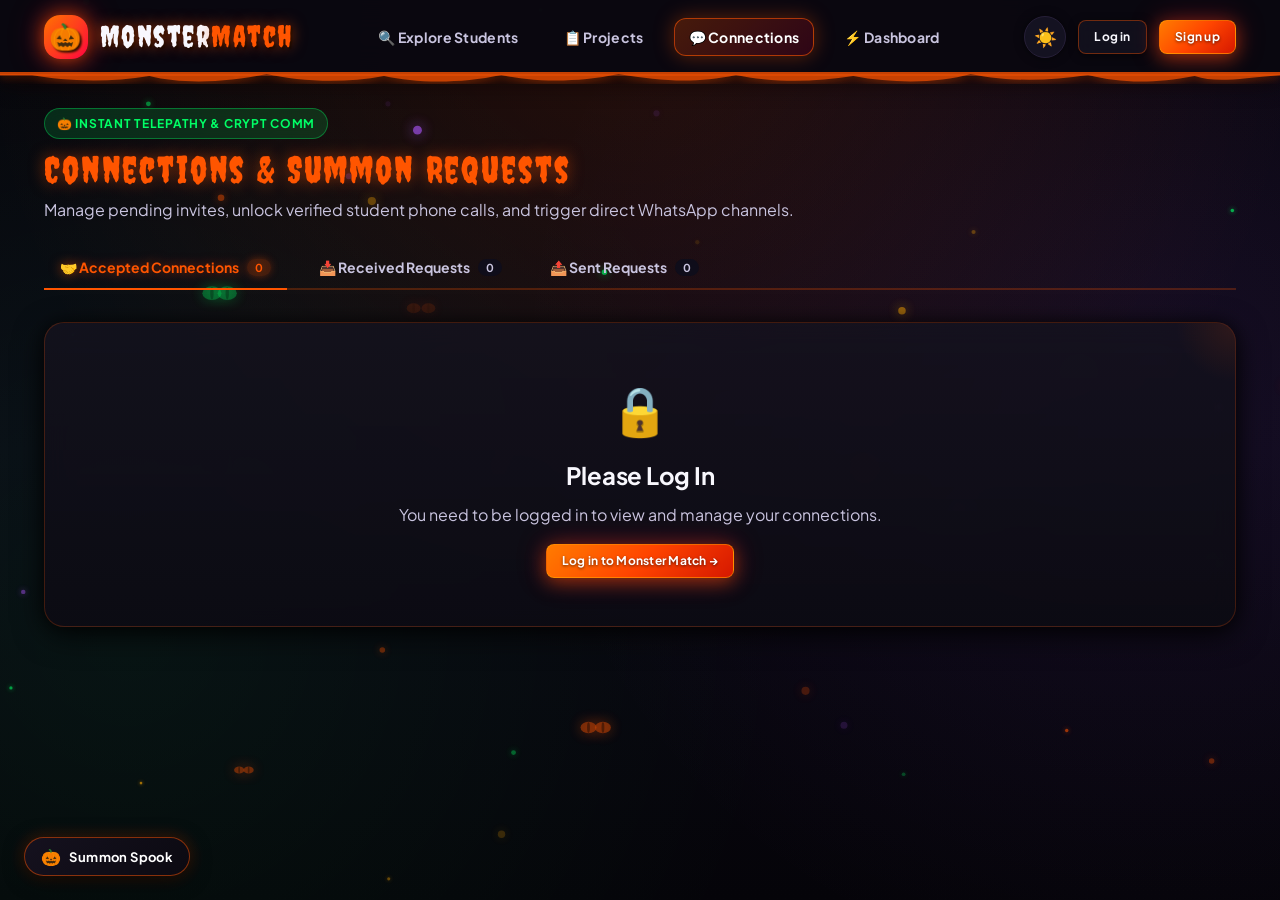
==== commit 9218e4a8: "style(ui): polish halloween atmosphere with ambient eyes, page flash, and grimoire cards" ====
--- a/pages/connections.html
+++ b/pages/connections.html
@@ -17,7 +17,7 @@
     .tabs-header {
       display: flex;
       gap: var(--spacing-4);
-      border-bottom: 2px solid var(--border-color);
+      border-bottom: 2px solid rgba(255, 85, 0, 0.25);
       margin-bottom: var(--spacing-8);
     }
 
@@ -39,11 +39,13 @@
 
     .tab-btn:hover {
       color: var(--color-primary);
+      text-shadow: 0 0 8px rgba(255, 85, 0, 0.4);
     }
 
     .tab-btn.active {
       color: var(--color-primary);
       border-bottom-color: var(--color-primary);
+      text-shadow: 0 0 12px rgba(255, 85, 0, 0.6);
     }
 
     .tab-counter {
@@ -54,13 +56,14 @@
     }
 
     .tab-btn.active .tab-counter {
-      background: var(--color-primary-light);
+      background: rgba(255, 85, 0, 0.2);
       color: var(--color-primary);
+      box-shadow: 0 0 8px rgba(255, 85, 0, 0.3);
     }
 
     .connection-row {
-      background: var(--bg-surface);
-      border: 1px solid var(--border-color);
+      background: linear-gradient(135deg, rgba(14, 12, 22, 0.97) 0%, rgba(10, 8, 16, 0.99) 100%);
+      border: 1.5px solid rgba(255, 85, 0, 0.2);
       border-radius: var(--radius-xl);
       padding: var(--spacing-5);
       margin-bottom: var(--spacing-4);
@@ -72,8 +75,9 @@
     }
 
     .connection-row:hover {
-      border-color: var(--border-color-hover);
-      box-shadow: var(--shadow-md);
+      border-color: rgba(255, 85, 0, 0.55);
+      box-shadow: 0 6px 24px rgba(0,0,0,0.6), 0 0 18px rgba(255, 85, 0, 0.2);
+      transform: translateY(-1px);
     }
 
     @media (max-width: 768px) {
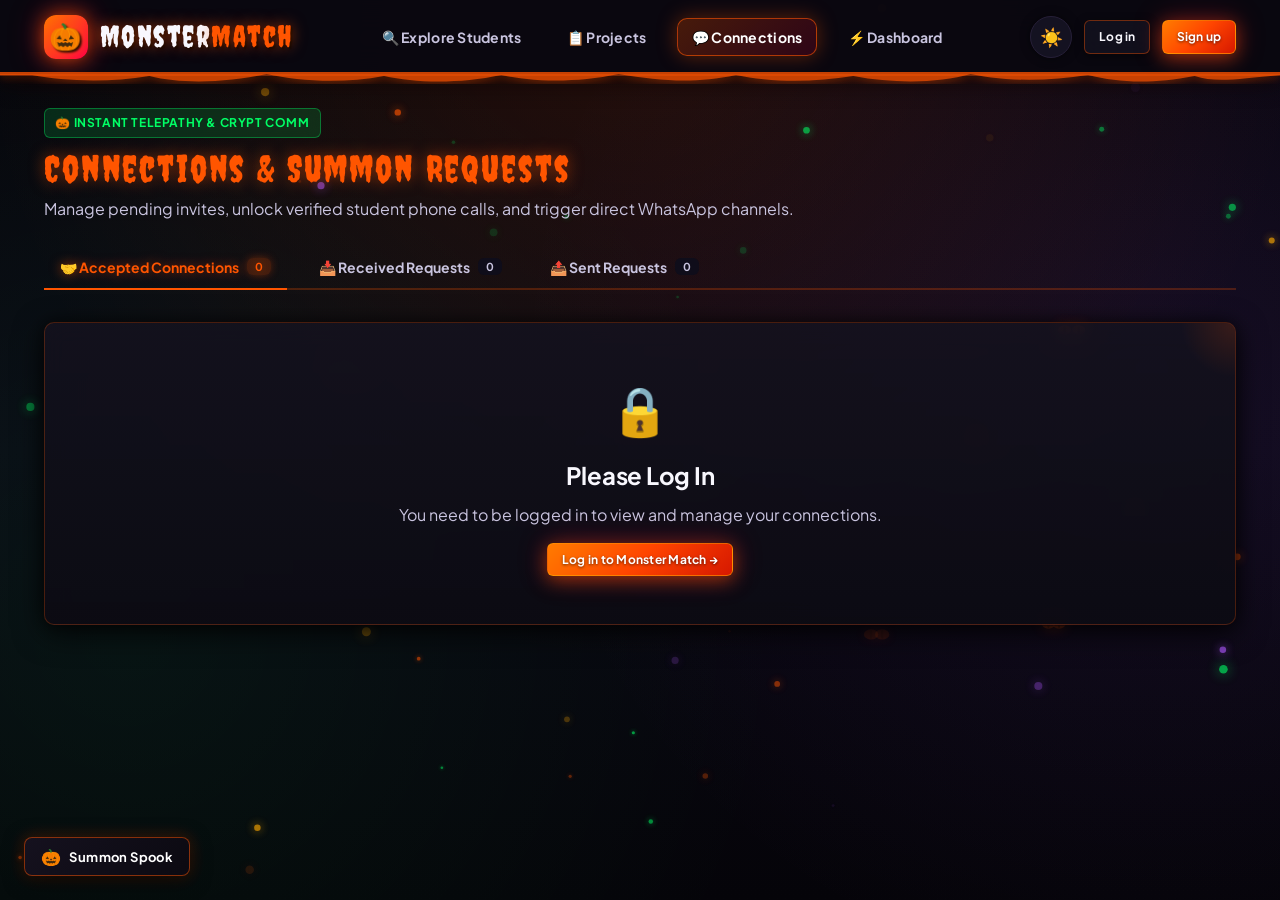
==== commit 0394b48a: "style(ui): refine edge geometry to be slightly sharp and remove boxed corners" ====
--- a/pages/connections.html
+++ b/pages/connections.html
@@ -50,7 +50,7 @@
 
     .tab-counter {
       background: var(--bg-surface-subtle);
-      border-radius: var(--radius-full);
+      border-radius: var(--radius-badge, 6px);
       padding: 2px 8px;
       font-size: 11px;
     }
@@ -64,7 +64,7 @@
     .connection-row {
       background: linear-gradient(135deg, rgba(14, 12, 22, 0.97) 0%, rgba(10, 8, 16, 0.99) 100%);
       border: 1.5px solid rgba(255, 85, 0, 0.2);
-      border-radius: var(--radius-xl);
+      border-radius: var(--radius-card, 10px);
       padding: var(--spacing-5);
       margin-bottom: var(--spacing-4);
       display: flex;
--- a/css/variables.css
+++ b/css/variables.css
@@ -77,12 +77,17 @@
   --spacing-12: 3rem;
   --spacing-16: 4rem;
 
-  /* Radii */
-  --radius-sm: 0.375rem;
-  --radius-md: 0.5rem;
-  --radius-lg: 0.75rem;
-  --radius-xl: 1rem;
-  --radius-2xl: 1.25rem;
+  /* Radii — Sleek & slightly sharp edges (never harsh 0px boxes, never bloated round bubbles) */
+  --radius-xs: 4px;
+  --radius-sm: 6px;
+  --radius-md: 8px;
+  --radius-lg: 10px;
+  --radius-xl: 12px;
+  --radius-2xl: 14px;
+  --radius-card: 10px;
+  --radius-btn: 8px;
+  --radius-badge: 6px;
+  --radius-input: 8px;
   --radius-full: 9999px;
 
   /* Transitions */
--- a/css/base.css
+++ b/css/base.css
@@ -352,25 +352,30 @@
   filter: drop-shadow(0 2px 6px rgba(255, 85, 0, 0.5));
 }
 
-/* Cursed Grimoire Corner Flourish */
+/* Cursed Grimoire Card — Sleek, slightly sharp edges (10px) */
 .grimoire-card {
+  background: linear-gradient(180deg, rgba(20, 18, 30, 0.9) 0%, rgba(12, 11, 19, 0.96) 100%);
+  border: 1px solid rgba(255, 85, 0, 0.28);
+  border-radius: var(--radius-card, 10px);
+  padding: var(--spacing-6);
+  box-shadow: 0 8px 30px rgba(0, 0, 0, 0.75), 0 0 15px rgba(0, 0, 0, 0.5);
+  transition: all var(--transition-normal);
   position: relative;
+  overflow: hidden;
+  backdrop-filter: blur(12px);
+  -webkit-backdrop-filter: blur(12px);
 }
 
 .grimoire-card::before {
-  content: "🕸️";
+  content: "";
   position: absolute;
-  top: 6px;
-  right: 10px;
-  font-size: 1.1rem;
-  opacity: 0.3;
+  top: 0;
+  right: 0;
+  width: 55px;
+  height: 55px;
+  background: radial-gradient(circle at 100% 0%, rgba(255, 85, 0, 0.16) 0%, transparent 70%);
   pointer-events: none;
-  transition: opacity 0.3s ease, transform 0.3s ease;
-}
-
-.grimoire-card:hover::before {
-  opacity: 0.85;
-  transform: scale(1.15) rotate(10deg);
+  z-index: 0;
 }
 
 /* Toast Notifications (Cursed Grimoire Style) */
--- a/css/components.css
+++ b/css/components.css
@@ -134,10 +134,10 @@
   align-items: center;
   justify-content: center;
   gap: var(--spacing-2);
-  padding: 0.7rem 1.35rem;
+  padding: 0.65rem 1.25rem;
   font-weight: 700;
   font-size: var(--font-size-sm);
-  border-radius: var(--radius-xl);
+  border-radius: var(--radius-btn, 8px);
   border: 1.5px solid transparent;
   cursor: pointer;
   text-align: center;
@@ -252,22 +252,22 @@
 }
 
 .btn-sm {
-  padding: 0.42rem 0.95rem;
+  padding: 0.38rem 0.85rem;
   font-size: var(--font-size-xs);
-  border-radius: var(--radius-md);
+  border-radius: var(--radius-sm, 6px);
 }
 
 .btn-lg {
-  padding: 0.9rem 1.9rem;
+  padding: 0.85rem 1.75rem;
   font-size: var(--font-size-base);
-  border-radius: var(--radius-xl);
-}
-
-/* --- Cards (Haunted Grimoire & Crypt Tablets) --- */
+  border-radius: var(--radius-md, 8px);
+}
+
+/* --- Cards (Haunted Grimoire & Crypt Tablets) — Sleek 10px Edges --- */
 .card {
-  background: linear-gradient(180deg, rgba(20, 18, 30, 0.85) 0%, rgba(12, 11, 19, 0.95) 100%);
-  border: 1px solid rgba(255, 85, 0, 0.22);
-  border-radius: var(--radius-2xl);
+  background: linear-gradient(180deg, rgba(20, 18, 30, 0.88) 0%, rgba(12, 11, 19, 0.96) 100%);
+  border: 1px solid rgba(255, 85, 0, 0.25);
+  border-radius: var(--radius-card, 10px);
   padding: var(--spacing-6);
   box-shadow: 0 8px 30px rgba(0, 0, 0, 0.75), 0 0 15px rgba(0, 0, 0, 0.5);
   transition: all var(--transition-normal);
@@ -283,14 +283,14 @@
   position: absolute;
   top: 0;
   right: 0;
-  width: 60px;
-  height: 60px;
-  background-image: radial-gradient(circle at 100% 0%, rgba(255, 85, 0, 0.12) 0%, transparent 70%);
+  width: 55px;
+  height: 55px;
+  background-image: radial-gradient(circle at 100% 0%, rgba(255, 85, 0, 0.16) 0%, transparent 70%);
   pointer-events: none;
 }
 
 .card-hover:hover {
-  transform: translateY(-6px) scale(1.01);
+  transform: translateY(-5px) scale(1.008);
   border-color: rgba(255, 85, 0, 0.85);
   box-shadow: 
     0 18px 45px rgba(0, 0, 0, 0.95), 
@@ -298,17 +298,17 @@
     0 0 60px rgba(0, 255, 102, 0.15);
 }
 
-/* --- Chips & Badges --- */
+/* --- Chips & Badges — Slightly sharp edges (6px) --- */
 .badge {
   display: inline-flex;
   align-items: center;
   gap: var(--spacing-1);
-  padding: 0.3rem 0.75rem;
-  border-radius: var(--radius-full);
+  padding: 0.28rem 0.65rem;
+  border-radius: var(--radius-badge, 6px);
   font-size: var(--font-size-xs);
   font-weight: 700;
   text-transform: uppercase;
-  letter-spacing: 0.06em;
+  letter-spacing: 0.05em;
   backdrop-filter: blur(8px);
 }
 
@@ -337,8 +337,8 @@
   display: inline-flex;
   align-items: center;
   gap: var(--spacing-1);
-  padding: 0.35rem 0.75rem;
-  border-radius: var(--radius-lg);
+  padding: 0.3rem 0.65rem;
+  border-radius: var(--radius-sm, 6px);
   font-size: var(--font-size-xs);
   font-weight: 600;
   background-color: var(--bg-surface-subtle);
@@ -372,8 +372,8 @@
   align-items: center;
   justify-content: center;
   gap: 5px;
-  padding: 0.4rem 0.85rem;
-  border-radius: var(--radius-full);
+  padding: 0.35rem 0.75rem;
+  border-radius: var(--radius-badge, 6px);
   font-weight: 800;
   font-size: var(--font-size-xs);
   font-family: var(--font-family-mono);
@@ -392,8 +392,8 @@
   display: inline-flex;
   align-items: center;
   gap: 6px;
-  padding: 0.35rem 0.75rem;
-  border-radius: var(--radius-md);
+  padding: 0.3rem 0.65rem;
+  border-radius: var(--radius-sm, 6px);
   font-size: 12px;
   font-weight: 600;
   background: rgba(255, 255, 255, 0.04);
@@ -464,10 +464,10 @@
 
 .input, .select, .textarea {
   width: 100%;
-  padding: 0.8rem 1.1rem;
+  padding: 0.75rem 1rem;
   background-color: var(--bg-input);
   border: 1.5px solid var(--border-color);
-  border-radius: var(--radius-lg);
+  border-radius: var(--radius-input, 8px);
   color: var(--text-primary);
   transition: all var(--transition-fast);
   outline: none;
@@ -546,7 +546,7 @@
 .modal-container {
   background: linear-gradient(180deg, #181525 0%, #0d0c16 100%);
   border: 1.5px solid rgba(255, 85, 0, 0.4);
-  border-radius: var(--radius-2xl);
+  border-radius: var(--radius-card, 10px);
   width: 100%;
   max-width: 540px;
   box-shadow: 0 20px 50px rgba(0, 0, 0, 0.95), 0 0 35px rgba(255, 85, 0, 0.35);
